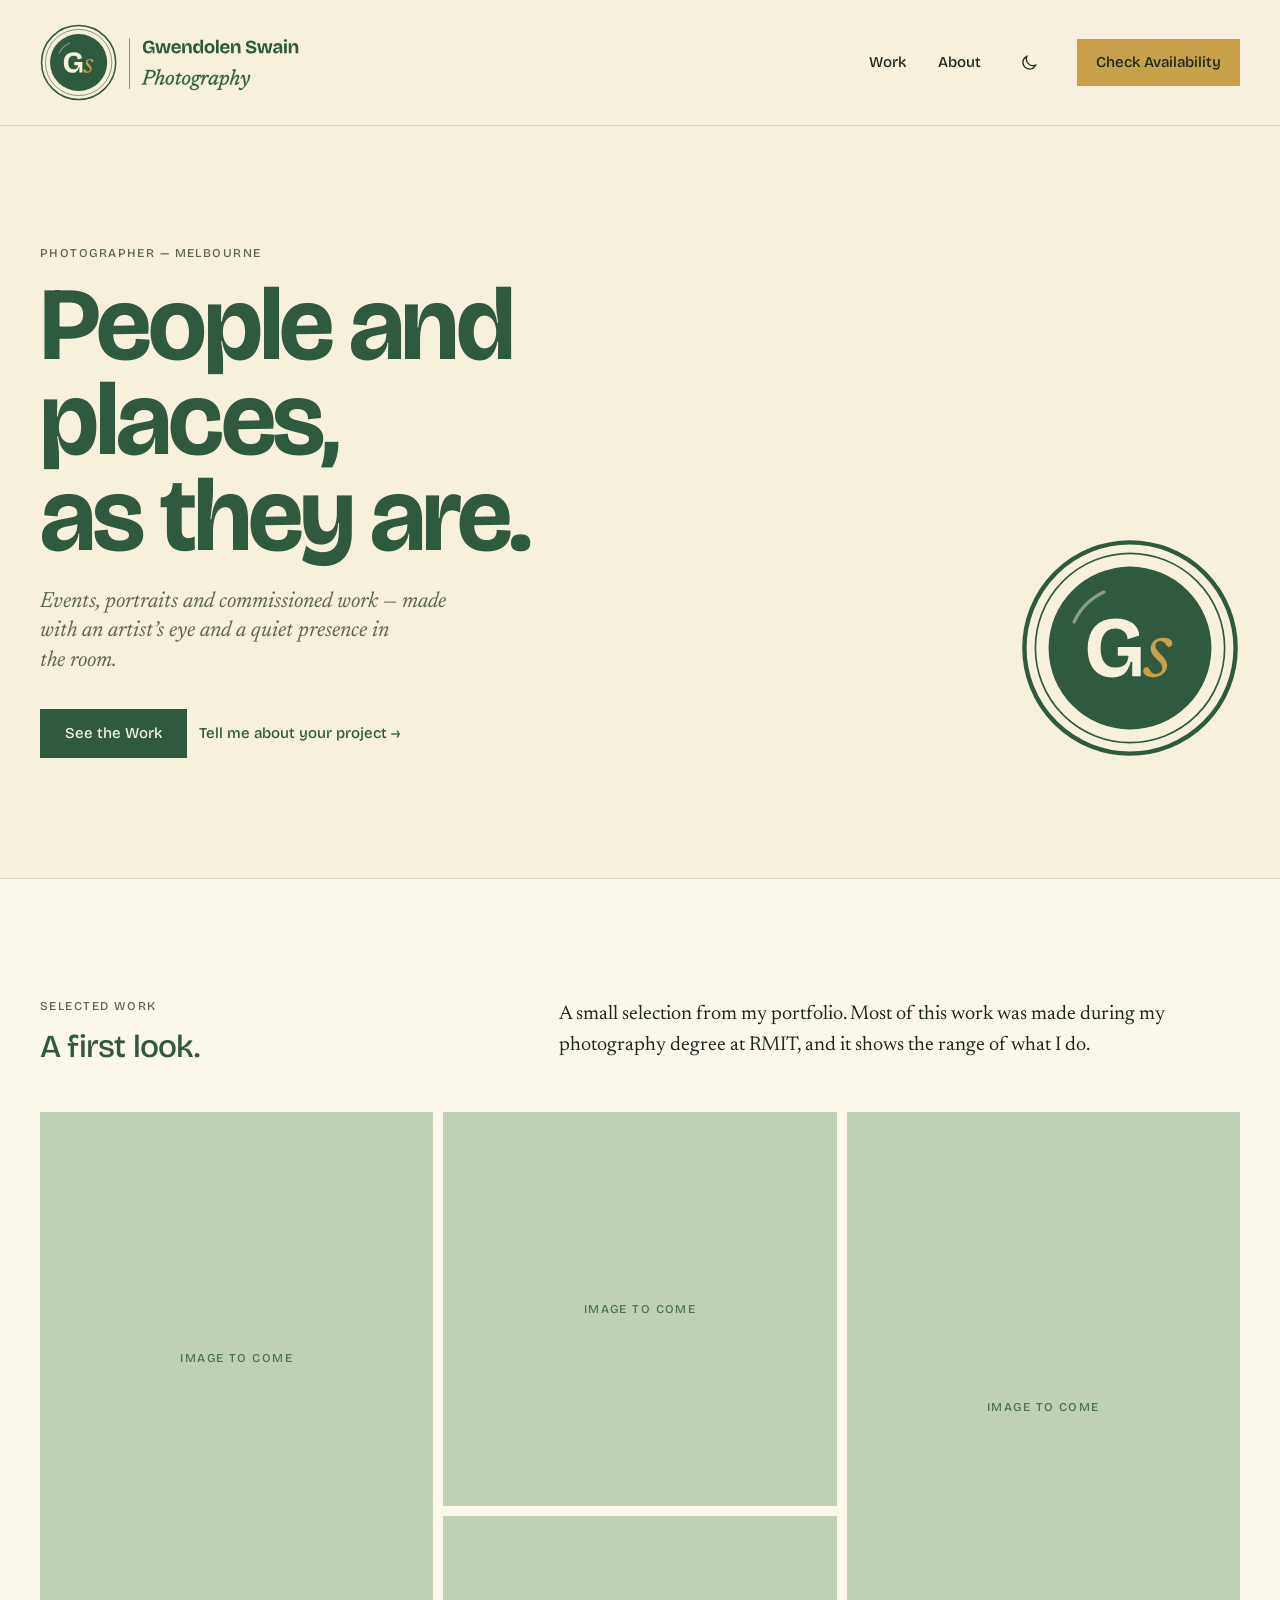
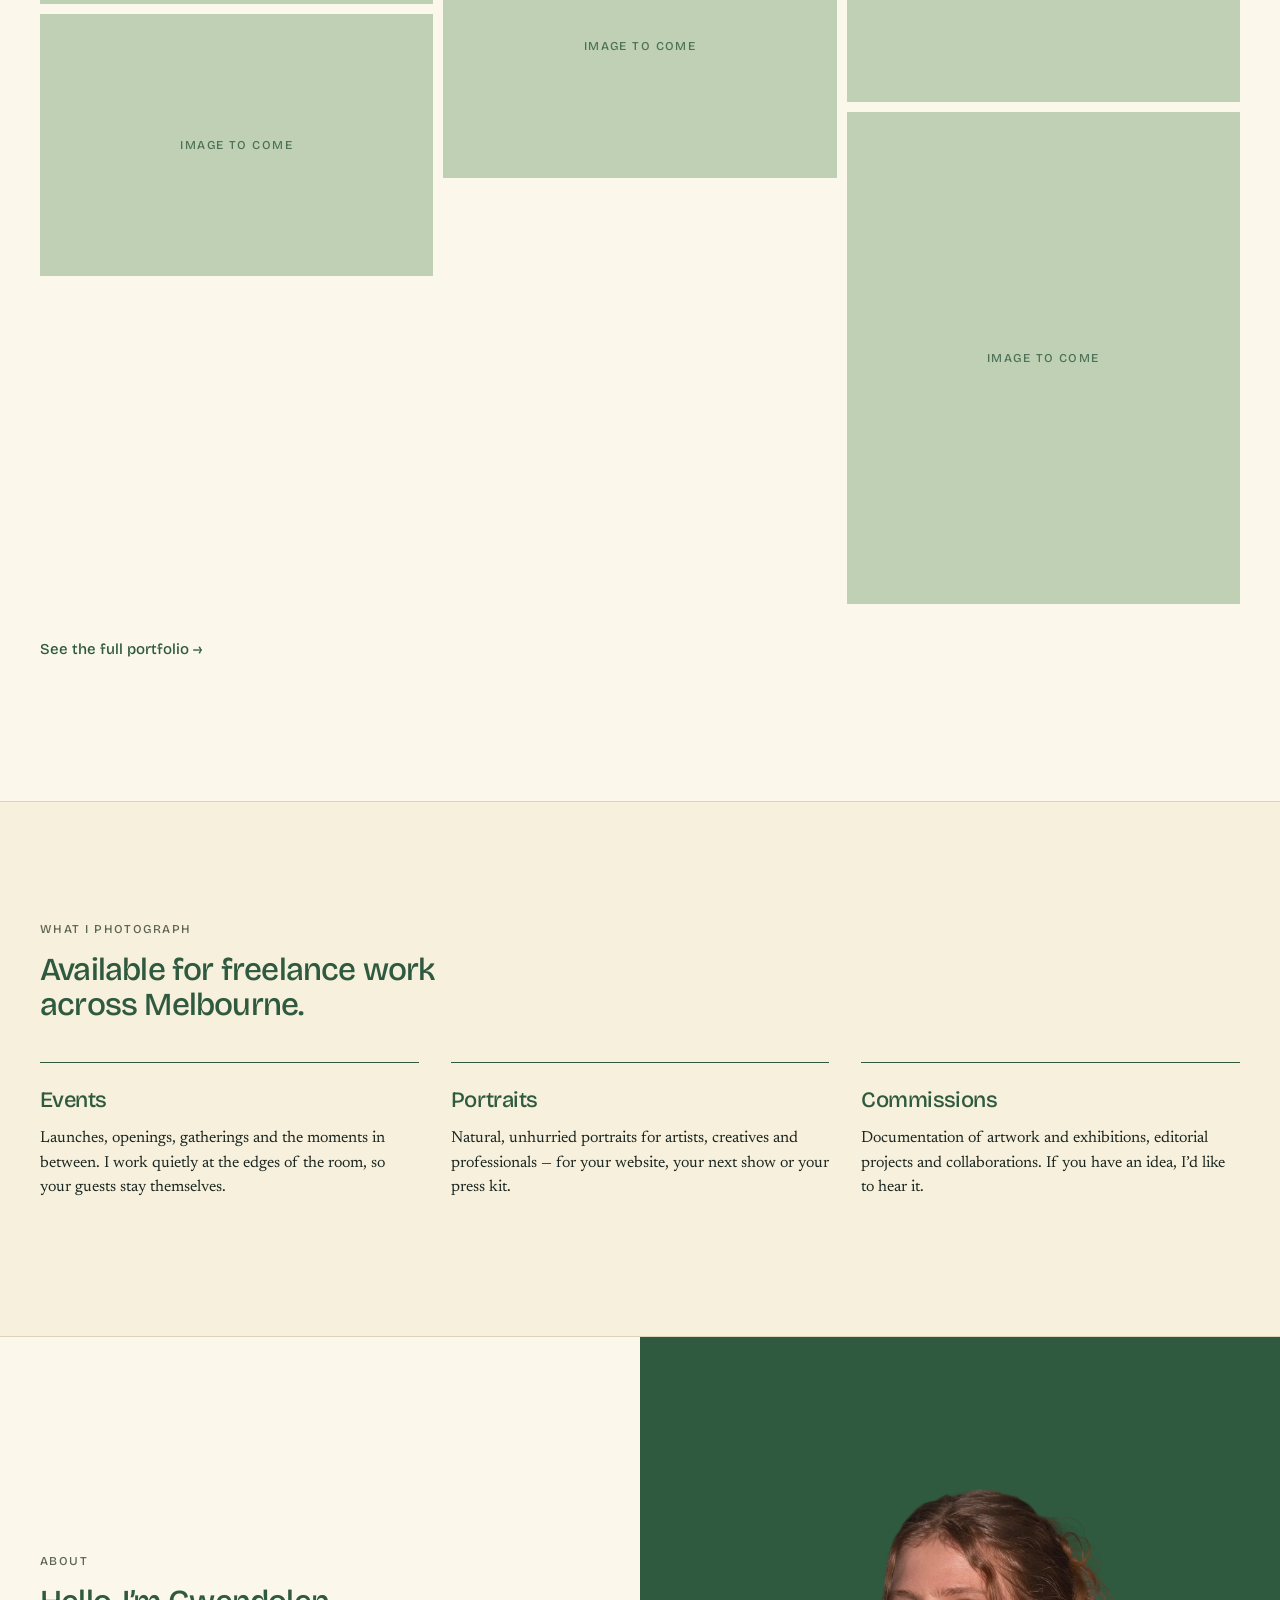
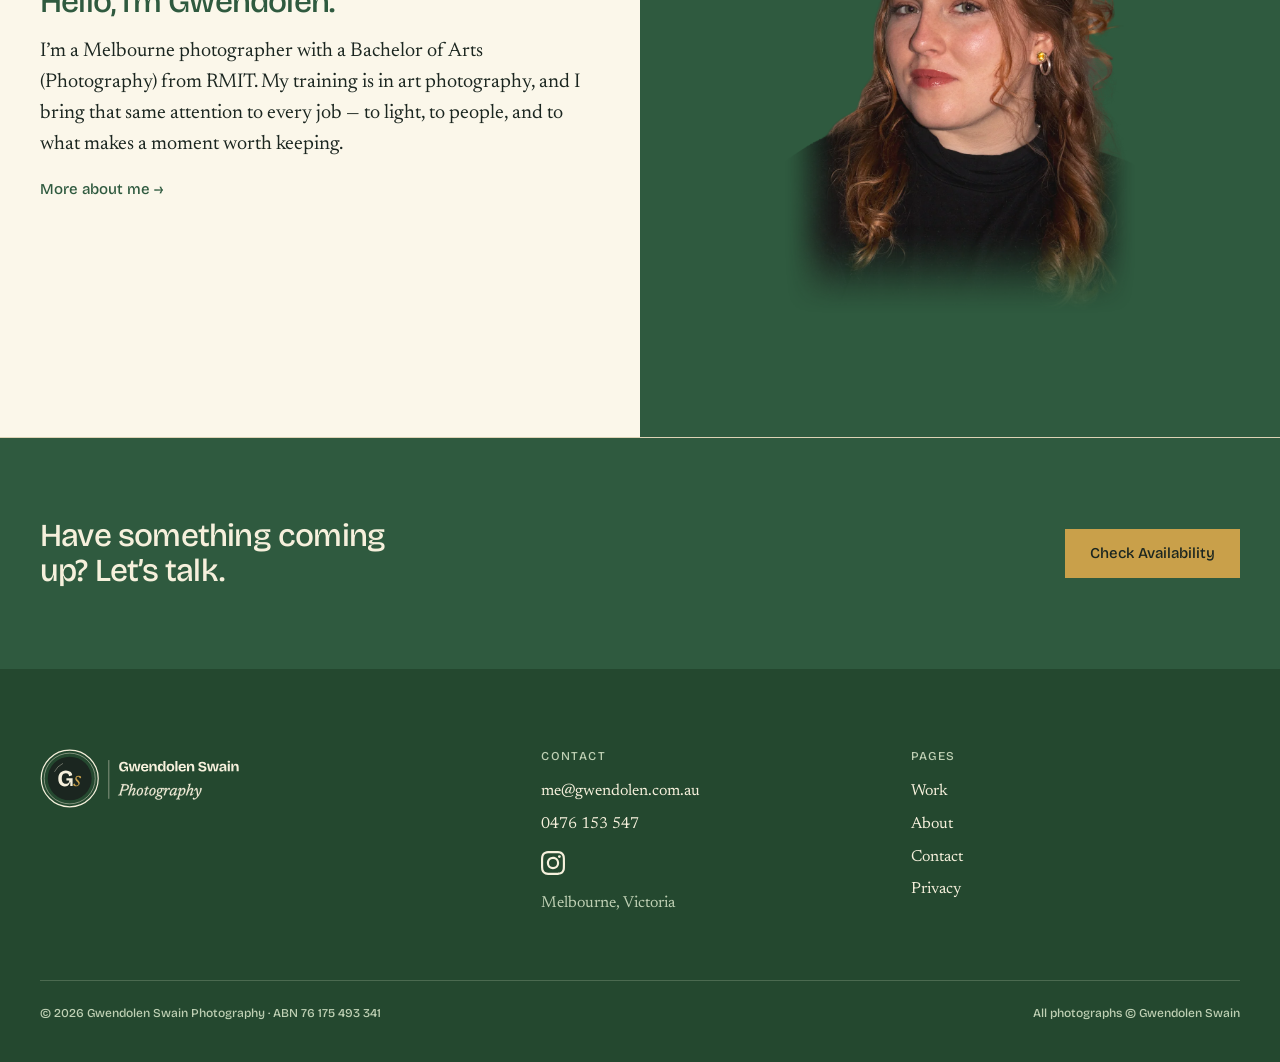
==== index.html @ 24dd7847 "Larger header logo with legible 'Photography'; Standard contracts page with PDFs Co-Authored-By: Cla" ====
<!doctype html>
<html lang="en-AU">
<head>
<meta charset="utf-8">
<!-- Google Tag Manager -->
<script>(function(w,d,s,l,i){w[l]=w[l]||[];w[l].push({'gtm.start':
new Date().getTime(),event:'gtm.js'});var f=d.getElementsByTagName(s)[0],
j=d.createElement(s),dl=l!='dataLayer'?'&l='+l:'';j.async=true;j.src=
'https://www.googletagmanager.com/gtm.js?id='+i+dl;f.parentNode.insertBefore(j,f);
})(window,document,'script','dataLayer','GTM-5GPFTV3N');</script>
<!-- End Google Tag Manager -->
<meta name="viewport" content="width=device-width, initial-scale=1">
<title>Gwendolen Swain Photography — Melbourne photographer</title>
<meta name="description" content="Gwendolen Swain is a Melbourne photographer with a Bachelor of Arts (Photography) from RMIT, available for events, portraits and commissioned work.">
<link rel="canonical" href="https://gwendolen.com.au/">
<meta property="og:title" content="Gwendolen Swain Photography">
<meta property="og:description" content="Melbourne photographer — events, portraits and commissioned work.">
<meta property="og:url" content="https://gwendolen.com.au/">
<meta property="og:type" content="website">
<meta property="og:site_name" content="Gwendolen Swain Photography">
<meta property="og:locale" content="en_AU">
<meta property="og:image" content="https://gwendolen.com.au/assets/img/og-card.jpg">
<meta property="og:image:width" content="1200">
<meta property="og:image:height" content="630">
<meta property="og:image:alt" content="Gwendolen Swain Photography — People and places, as they are. Photographer, Melbourne.">
<meta name="twitter:card" content="summary_large_image">
<meta name="theme-color" content="#F6F0DC" media="(prefers-color-scheme: light)">
<meta name="theme-color" content="#2F5A3F" media="(prefers-color-scheme: dark)">
<script>try{var t=localStorage.getItem("gsp-theme");if(t==="dark"||t==="light")document.documentElement.setAttribute("data-theme",t)}catch(e){}</script>
<link rel="icon" href="assets/img/logo/favicon-fern.svg" type="image/svg+xml">
<link rel="icon" href="assets/img/logo/favicon-fern.png" type="image/png">
<link rel="apple-touch-icon" href="assets/img/apple-touch-icon.png">
<link rel="preconnect" href="https://fonts.googleapis.com">
<link rel="preconnect" href="https://fonts.gstatic.com" crossorigin>
<link rel="stylesheet" href="https://fonts.googleapis.com/css2?family=Bricolage+Grotesque:opsz,wght@12..96,400;12..96,500;12..96,700&family=Newsreader:ital,opsz,wght@0,6..72,400;0,6..72,500;1,6..72,400;1,6..72,500&display=swap">
<link rel="stylesheet" href="assets/css/site.css?v=20261006e">
<script type="application/ld+json">
{
 "@context": "https://schema.org",
 "@graph": [
  {
   "@type": "ProfessionalService",
   "@id": "https://gwendolen.com.au/#business",
   "name": "Gwendolen Swain Photography",
   "description": "Freelance photographer in Melbourne for events, portraits and commissioned work, including artwork and exhibition documentation.",
   "url": "https://gwendolen.com.au/",
   "email": "me@gwendolen.com.au",
   "telephone": "+61476153547",
   "image": "https://gwendolen.com.au/assets/img/og-card.jpg",
   "logo": "https://gwendolen.com.au/assets/img/apple-touch-icon.png",
   "address": {
    "@type": "PostalAddress",
    "addressLocality": "Melbourne",
    "addressRegion": "VIC",
    "addressCountry": "AU"
   },
   "areaServed": {
    "@type": "City",
    "name": "Melbourne"
   },
   "founder": {
    "@id": "https://gwendolen.com.au/#gwendolen"
   },
   "knowsAbout": [
    "Event photography",
    "Portrait photography",
    "Artwork documentation",
    "Exhibition photography"
   ],
   "sameAs": [
    "https://www.instagram.com/gswain_photography/"
   ]
  },
  {
   "@type": "Person",
   "@id": "https://gwendolen.com.au/#gwendolen",
   "name": "Gwendolen Swain",
   "jobTitle": "Photographer",
   "url": "https://gwendolen.com.au/about.html",
   "worksFor": {
    "@id": "https://gwendolen.com.au/#business"
   },
   "alumniOf": {
    "@type": "CollegeOrUniversity",
    "name": "RMIT University"
   },
   "hasCredential": {
    "@type": "EducationalOccupationalCredential",
    "name": "Bachelor of Arts (Photography)",
    "credentialCategory": "degree",
    "recognizedBy": {
     "@type": "CollegeOrUniversity",
     "name": "RMIT University"
    }
   },
   "sameAs": [
    "https://www.instagram.com/gswain_photography/"
   ]
  },
  {
   "@type": "WebSite",
   "@id": "https://gwendolen.com.au/#website",
   "name": "Gwendolen Swain Photography",
   "url": "https://gwendolen.com.au/",
   "inLanguage": "en-AU",
   "publisher": {
    "@id": "https://gwendolen.com.au/#business"
   }
  }
 ]
}
</script>
</head>
<body>
<!-- Google Tag Manager (noscript) -->
<noscript><iframe src="https://www.googletagmanager.com/ns.html?id=GTM-5GPFTV3N"
height="0" width="0" style="display:none;visibility:hidden"></iframe></noscript>
<!-- End Google Tag Manager (noscript) -->
<a class="skip" href="#main">Skip to content</a>

<header class="site-header">
  <div class="wrap">
    <a class="brand" href="./" aria-label="Gwendolen Swain Photography — home"><img class="on-light" src="assets/img/logo/lockup-fern.svg?v=2" alt="Gwendolen Swain Photography" width="431" height="128"><img class="on-dark" src="assets/img/logo/lockup-reversed.svg?v=2" alt="Gwendolen Swain Photography" width="431" height="128"></a>
    <nav class="nav" aria-label="Main">
      <a href="work.html">Work</a>
      <a href="about.html">About</a>
      <button class="theme-toggle" type="button" aria-label="Switch to dark mode">
        <svg class="i-moon" viewBox="0 0 24 24" fill="none" stroke="currentColor" stroke-width="1.5" stroke-linecap="square" aria-hidden="true"><path d="M20 14.5A8 8 0 0 1 9.5 4a8 8 0 1 0 10.5 10.5z"/></svg>
        <svg class="i-sun" viewBox="0 0 24 24" fill="none" stroke="currentColor" stroke-width="1.5" stroke-linecap="square" aria-hidden="true"><circle cx="12" cy="12" r="4"/><path d="M12 2v2M12 20v2M4.9 4.9l1.4 1.4M17.7 17.7l1.4 1.4M2 12h2M20 12h2M4.9 19.1l1.4-1.4M17.7 6.3l1.4-1.4"/></svg>
      </button>
      <a class="btn btn--primary" href="contact.html">Check Availability</a>
    </nav>
  </div>
</header>

<main id="main">

  <section class="hero">
    <div class="wrap hero-grid">
      <div>
        <p class="eyebrow">Photographer — Melbourne</p>
        <h1 class="display">People and places, as&nbsp;they&nbsp;are.</h1>
        <p class="subhead">Events, portraits and commissioned work — made with an artist’s eye and a quiet presence in the&nbsp;room.</p>
        <div class="btn-row">
          <a class="btn btn--secondary" href="work.html">See the Work</a>
          <a class="link-arrow" href="contact.html">Tell me about your project →</a>
        </div>
      </div>
      <div class="hero-lens"><img class="on-light" src="assets/img/logo/lens-fern.svg" alt="" width="200" height="200"><img class="on-dark" src="assets/img/logo/lens-reversed.svg" alt="" width="200" height="200"></div>
    </div>
  </section>

  <section class="section section--card" aria-labelledby="selected">
    <div class="wrap">
      <div class="series-head">
        <div>
          <p class="eyebrow">Selected Work</p>
          <h2 id="selected">A first look.</h2>
        </div>
        <p class="lead">A small selection from my portfolio. Most of this work was made during my photography degree at RMIT, and it shows the range of what I&nbsp;do.</p>
      </div>
      <!-- SELECTED WORK: replace each placeholder figure with a real image, e.g.
           <figure><a class="tile" href="images/portfolio/series-one/01-full.jpg"><img src="images/portfolio/series-one/01.jpg" alt="Describe the photograph" loading="lazy" width="1200" height="1500"></a><figcaption>Title — Year</figcaption></figure> -->
      <div class="gallery">
        <figure><div class="ph ph--portrait"></div></figure>
        <figure><div class="ph ph--landscape"></div></figure>
        <figure><div class="ph ph--square"></div></figure>
        <figure><div class="ph ph--landscape"></div></figure>
        <figure><div class="ph ph--tall"></div></figure>
        <figure><div class="ph ph--portrait"></div></figure>
      </div>
      <p style="margin-top: var(--space-6)"><a class="link-arrow" href="work.html">See the full portfolio →</a></p>
    </div>
  </section>

  <section class="section" aria-labelledby="services">
    <div class="wrap">
      <p class="eyebrow">What I Photograph</p>
      <h2 id="services" style="max-width: 22ch">Available for freelance work across Melbourne.</h2>
      <div class="cols-3" style="margin-top: var(--space-7)">
        <div class="service">
          <h3>Events</h3>
          <p>Launches, openings, gatherings and the moments in between. I work quietly at the edges of the room, so your guests stay&nbsp;themselves.</p>
        </div>
        <div class="service">
          <h3>Portraits</h3>
          <p>Natural, unhurried portraits for artists, creatives and professionals — for your website, your next show or your press&nbsp;kit.</p>
        </div>
        <div class="service">
          <h3>Commissions</h3>
          <p>Documentation of artwork and exhibitions, editorial projects and collaborations. If you have an idea, I’d like to hear&nbsp;it.</p>
        </div>
      </div>
    </div>
  </section>

  <section class="split-section split-section--card" aria-labelledby="about-teaser">
    <div class="split-text">
      <div class="split-text-inner measure">
        <p class="eyebrow">About</p>
        <h2 id="about-teaser">Hello, I’m Gwendolen.</h2>
        <p class="lead">I’m a Melbourne photographer with a Bachelor of Arts (Photography) from RMIT. My training is in art photography, and I bring that same attention to every job — to light, to people, and to what makes a moment worth&nbsp;keeping.</p>
        <p><a class="link-arrow" href="about.html">More about me →</a></p>
      </div>
    </div>
    <div class="split-photo"><img src="images/about/gwendolen-swain-photographer-melbourne.webp" alt="Portrait of Gwendolen Swain, Melbourne photographer, with long auburn curls, wearing a black turtleneck" width="1000" height="1303" decoding="async"></div>
  </section>

  <section class="section--tight section--fern cta">
    <div class="wrap">
      <h2>Have something coming up? Let’s&nbsp;talk.</h2>
      <a class="btn btn--primary" href="contact.html">Check Availability</a>
    </div>
  </section>

</main>

<footer class="site-footer">
  <div class="wrap">
    <div class="footer-grid">
      <div><img src="assets/img/logo/lockup-reversed.svg?v=2" alt="Gwendolen Swain Photography" width="431" height="128"></div>
      <div>
        <h3>Contact</h3>
        <ul>
          <li><a href="mailto:me@gwendolen.com.au">me@gwendolen.com.au</a></li>
          <li><a href="tel:+61476153547">0476 153 547</a></li>
          <li><a class="ig-only" href="https://www.instagram.com/gswain_photography/" target="_blank" rel="me noopener" aria-label="Instagram: @gswain_photography (opens in a new tab)" title="Instagram @gswain_photography"><span class="ig-icon" aria-hidden="true"></span></a></li>
          <li>Melbourne, Victoria</li>
        </ul>
      </div>
      <div>
        <h3>Pages</h3>
        <ul>
          <li><a href="work.html">Work</a></li>
          <li><a href="about.html">About</a></li>
          <li><a href="contact.html">Contact</a></li>
          <li><a href="privacy.html">Privacy</a></li>
        </ul>
      </div>
    </div>
    <div class="footer-base">
      <span>© <span data-year>2026</span> Gwendolen Swain Photography · ABN 76 175 493 341</span>
      <span>All photographs © Gwendolen Swain</span>
    </div>
  </div>
</footer>

<script src="assets/js/site.js" defer></script>
</body>
</html>
---- assets/css/site.css ----
/* Gwendolen Swain Photography — site styles
   Tokens come straight from the brand system (assets/css/tokens). */
/* Fonts are linked directly in each page's <head> (faster than a nested @import). */
@import url('tokens/colors.css');
@import url('tokens/typography.css');
@import url('tokens/spacing.css');
@import url('tokens/effects.css');


/* ---------- Theme ----------
   Light is the brand default (Buttercream ground). Dark inverts it: Fern ground, Buttercream type.
   Dark applies when the visitor's system is dark, unless they chose Light with the toggle;
   the toggle sets data-theme on <html>. */
:root {
  color-scheme: light;
  --bg: var(--buttercream);
  --bg-card: var(--buttercream-light);
  --ink: var(--charcoal);
  --heading: var(--fern);
  --muted-ink: var(--muted);
  --link: var(--fern);
  --link-hover: var(--charcoal);
  --rule: var(--hairline);
  --rule-strong: var(--fern);
  --band-bg: var(--fern);
  --band-ink: var(--buttercream);
  --band-heading: var(--buttercream);
  --band-muted: var(--lichen);
  --band-link-hover: var(--ochre);
  --btn2-bg: var(--fern);
  --btn2-ink: var(--buttercream);
  --btn2-hover: var(--fern-hover);
  --ph-bg: var(--lichen);
  --ph-ink: var(--fern);
  --field-bg: var(--buttercream-light);
  --field-border: var(--hairline);
  --field-border-hover: var(--muted);
  --field-border-focus: var(--fern);
  --error: var(--clay);
  --footer-bg: var(--fern-deep);
}
@media (prefers-color-scheme: dark) {
  :root:not([data-theme="light"]) {
    color-scheme: dark;
    --bg: var(--fern);
    --bg-card: var(--fern-deep);
    --ink: var(--buttercream);
    --heading: var(--buttercream);
    --muted-ink: var(--lichen);
    --link: var(--buttercream);
    --link-hover: var(--ochre);
    --rule: rgba(191, 208, 180, 0.28);
    --rule-strong: var(--lichen);
    --band-bg: var(--buttercream);
    --band-ink: var(--charcoal);
    --band-heading: var(--fern);
    --band-muted: var(--muted);
    --band-link-hover: var(--charcoal);
    --btn2-bg: var(--buttercream);
    --btn2-ink: var(--fern);
    --btn2-hover: var(--buttercream-light);
    --ph-bg: var(--fern-hover);
    --ph-ink: var(--lichen);
    --field-bg: var(--fern);
    --field-border: rgba(191, 208, 180, 0.4);
    --field-border-hover: var(--lichen);
    --field-border-focus: var(--ochre);
    --error: #E9A291;
    --footer-bg: var(--charcoal);
  }
}
:root[data-theme="dark"] {
  color-scheme: dark;
  --bg: var(--fern);
  --bg-card: var(--fern-deep);
  --ink: var(--buttercream);
  --heading: var(--buttercream);
  --muted-ink: var(--lichen);
  --link: var(--buttercream);
  --link-hover: var(--ochre);
  --rule: rgba(191, 208, 180, 0.28);
  --rule-strong: var(--lichen);
  --band-bg: var(--buttercream);
  --band-ink: var(--charcoal);
  --band-heading: var(--fern);
  --band-muted: var(--muted);
  --band-link-hover: var(--charcoal);
  --btn2-bg: var(--buttercream);
  --btn2-ink: var(--fern);
  --btn2-hover: var(--buttercream-light);
  --ph-bg: var(--fern-hover);
  --ph-ink: var(--lichen);
  --field-bg: var(--fern);
  --field-border: rgba(191, 208, 180, 0.4);
  --field-border-hover: var(--lichen);
  --field-border-focus: var(--ochre);
  --error: #E9A291;
  --footer-bg: var(--charcoal);
}

/* Logo swaps: the Fern lockup on light grounds, the reversed lockup on dark. */
.on-dark { display: none; }
@media (prefers-color-scheme: dark) {
  :root:not([data-theme="light"]) .on-light { display: none; }
  :root:not([data-theme="light"]) .on-dark { display: block; }
}
:root[data-theme="dark"] .on-light { display: none; }
:root[data-theme="dark"] .on-dark { display: block; }

/* Theme toggle */
.theme-toggle { background: none; border: 0; padding: 6px; margin: 0; cursor: pointer; color: var(--ink);
                display: inline-grid; place-items: center; transition: color var(--duration) var(--ease); }
.theme-toggle:hover { color: var(--ochre); }
.theme-toggle svg { width: 20px; height: 20px; }
.theme-toggle .i-sun { display: none; }
:root[data-theme="dark"] .theme-toggle .i-sun { display: block; }
:root[data-theme="dark"] .theme-toggle .i-moon { display: none; }
@media (prefers-color-scheme: dark) {
  :root:not([data-theme]) .theme-toggle .i-sun { display: block; }
  :root:not([data-theme]) .theme-toggle .i-moon { display: none; }
}

*, *::before, *::after { box-sizing: border-box; }
html { -webkit-text-size-adjust: 100%; scroll-behavior: smooth; }
body {
  margin: 0;
  background: var(--bg);
  color: var(--ink);
  font: var(--type-body);
  -webkit-font-smoothing: antialiased;
  text-rendering: optimizeLegibility;
}
img { display: block; max-width: 100%; height: auto; }
a { color: var(--link); text-decoration-thickness: 1px; text-underline-offset: 3px;
    transition: color var(--duration) var(--ease), opacity var(--duration) var(--ease); }
a:hover { color: var(--link-hover); }
:focus-visible { outline: var(--focus-outline); outline-offset: var(--focus-offset); }
p { margin: 0 0 var(--space-4); }

.skip { position: absolute; left: -9999px; top: 0; background: var(--ochre); color: var(--charcoal);
        padding: var(--space-3) var(--space-4); font: var(--type-ui); z-index: 100; }
.skip:focus { left: var(--space-4); top: var(--space-4); }

/* ---------- Layout ---------- */
.wrap { max-width: calc(var(--content-max) + 2 * var(--gutter)); margin: 0 auto; padding: 0 var(--gutter); }
.measure { max-width: var(--text-max); }
.section { padding: var(--space-10) 0; }
.section--tight { padding: var(--space-9) 0; }
.section--fern { background: var(--band-bg); color: var(--band-ink); }
.section--card { background: var(--bg-card); border-top: 1px solid var(--rule); border-bottom: 1px solid var(--rule); }

/* ---------- Type ---------- */
.eyebrow { font: var(--type-eyebrow); letter-spacing: var(--tracking-eyebrow); text-transform: uppercase;
           color: var(--muted-ink); margin: 0 0 var(--space-4); }
.display { font: var(--type-display); letter-spacing: var(--tracking-display); color: var(--heading); margin: 0 0 var(--space-5); }
h1, .h1 { font: var(--type-h1); letter-spacing: var(--tracking-heading); color: var(--heading); margin: 0 0 var(--space-5); }
h2, .h2 { font: var(--type-h2); letter-spacing: var(--tracking-heading); color: var(--heading); margin: 0 0 var(--space-4); }
h3, .h3 { font: var(--type-h3); letter-spacing: var(--tracking-heading); color: var(--heading); margin: 0 0 var(--space-3); }
.subhead { font: var(--type-subhead); color: var(--muted-ink); margin: 0 0 var(--space-6); }
.lead { font: var(--type-body-lg); }
.small { font: var(--type-body-sm); }
.caption { font: var(--type-caption); color: var(--muted-ink); }
.section--fern .display, .section--fern h1, .section--fern h2, .section--fern h3 { color: var(--band-heading); }
.section--fern .eyebrow, .section--fern .subhead { color: var(--band-muted); }
.section--fern a:not(.btn) { color: var(--band-heading); }
.section--fern a:not(.btn):hover { color: var(--band-link-hover); }

/* ---------- Buttons ---------- */
.btn { display: inline-flex; align-items: center; gap: var(--space-2); font: var(--type-button);
       padding: 16px 24px; border: 1px solid transparent; border-radius: var(--radius); text-decoration: none;
       cursor: pointer; transition: background-color var(--duration) var(--ease), color var(--duration) var(--ease), border-color var(--duration) var(--ease); }
.btn--primary { background: var(--action-primary); color: var(--action-primary-text); }
.btn--primary:hover { background: var(--action-primary-hover); color: var(--action-primary-text); }
.btn--secondary { background: var(--btn2-bg); color: var(--btn2-ink); }
.btn--secondary:hover { background: var(--btn2-hover); color: var(--btn2-ink); }
.btn--ghost { background: transparent; color: var(--heading); border-color: var(--heading); }
.btn--ghost:hover { background: var(--heading); color: var(--bg); }
.section--fern .btn--ghost { color: var(--band-heading); border-color: var(--band-heading); }
.section--fern .btn--ghost:hover { background: var(--band-heading); color: var(--band-bg); }
.btn-row { display: flex; flex-wrap: wrap; gap: var(--space-3); align-items: center; }
.link-arrow { font: var(--type-ui); font-size: 15px; text-decoration: none; }
.link-arrow:hover { text-decoration: underline; }

/* ---------- Header ---------- */
.site-header { border-bottom: 1px solid var(--rule); background: var(--bg); }
.site-header .wrap { display: flex; align-items: center; justify-content: space-between; gap: var(--space-5);
                     padding-top: var(--space-5); padding-bottom: var(--space-5); }
.brand { display: block; flex: none; }
.brand img { width: 260px; height: auto; }
.nav { display: flex; align-items: center; gap: var(--space-6); }
.nav a { font: var(--type-ui); font-size: 15px; color: var(--ink); text-decoration: none; }
.nav a:hover { color: var(--heading); text-decoration: underline; }
.nav a[aria-current="page"] { color: var(--heading); text-decoration: underline; }
.nav .btn { padding: 12px 18px; }
.nav .btn:hover { text-decoration: none; }

/* ---------- Hero ---------- */
.hero { padding: var(--space-10) 0 var(--space-10); }
.hero .display { font-size: clamp(48px, 9vw, 104px); max-width: 11ch; }
.hero .subhead { max-width: 34ch; }
.hero-grid { display: grid; grid-template-columns: 1fr auto; gap: var(--space-8); align-items: end; }
.hero-lens { width: clamp(140px, 18vw, 220px); }
.hero-lens img { width: 100%; height: auto; }

/* ---------- Galleries ---------- */
.gallery { columns: 3 280px; column-gap: 10px; }
.gallery > figure { break-inside: avoid; margin: 0 0 10px; }
.gallery a.tile { display: block; }
.gallery img { width: 100%; transition: opacity var(--duration) var(--ease); }
.gallery a.tile:hover img { opacity: var(--photo-hover-opacity); }
.gallery figcaption { font: var(--type-caption); color: var(--muted-ink); padding: var(--space-2) 0 var(--space-1); }

/* Placeholder frame shown until real photographs are added */
.ph { background: var(--ph-bg); display: grid; place-items: center; width: 100%; }
.ph::after { content: "Image to come"; font: var(--type-caption); letter-spacing: var(--tracking-eyebrow);
             text-transform: uppercase; color: var(--ph-ink); opacity: 0.8; }
.ph--portrait { aspect-ratio: 4 / 5; }
.ph--landscape { aspect-ratio: 3 / 2; }
.ph--square { aspect-ratio: 1 / 1; }
.ph--tall { aspect-ratio: 2 / 3; }

.series { padding: var(--space-9) 0; border-top: 1px solid var(--rule); }
.series:first-of-type { border-top: 0; }
.series-head { display: grid; grid-template-columns: minmax(0, 1fr) minmax(0, 1.4fr); gap: var(--space-6);
               margin-bottom: var(--space-7); align-items: start; }
.series-head h2 { margin-bottom: var(--space-2); }
.series-head .meta { font: var(--type-caption); color: var(--muted-ink); letter-spacing: var(--tracking-eyebrow); text-transform: uppercase; }
.series-head p:last-child { margin-bottom: 0; }

.series-index { display: flex; flex-wrap: wrap; gap: var(--space-2) var(--space-5); list-style: none; padding: 0; margin: var(--space-6) 0 0; }
.series-index a { font: var(--type-ui); font-size: 15px; }

/* ---------- Services ---------- */
.cols-3 { display: grid; grid-template-columns: repeat(3, minmax(0, 1fr)); gap: var(--space-6); }
.service { border-top: 1px solid var(--rule-strong); padding-top: var(--space-5); }
.service p { font: var(--type-body-sm); }

/* ---------- Split (about teaser, about page) ---------- */
.split { display: grid; grid-template-columns: minmax(0, 1fr) minmax(0, 1fr); gap: var(--space-9); align-items: center; }
.split--top { align-items: start; }
.portrait-frame { aspect-ratio: 4 / 5; }

/* ---------- Contact ---------- */
.contact-grid { display: grid; grid-template-columns: minmax(0, 1fr) minmax(0, 1.2fr); gap: var(--space-9); align-items: start; }
.details { list-style: none; padding: 0; margin: 0 0 var(--space-6); }
.details li { padding: var(--space-4) 0; border-bottom: 1px solid var(--rule); }
.details li:first-child { border-top: 1px solid var(--rule); }
.details .label { display: block; font: var(--type-eyebrow); letter-spacing: var(--tracking-eyebrow); text-transform: uppercase; color: var(--muted-ink); margin-bottom: var(--space-1); }
.details a { font: var(--type-body-lg); text-decoration: none; }
.details a:hover { text-decoration: underline; }

.form { background: var(--bg-card); border: 1px solid var(--rule); padding: var(--space-7); }
.field { margin-bottom: var(--space-5); }
.field label { display: block; font: var(--type-ui); color: var(--ink); margin-bottom: var(--space-2); }
.field .hint { font: var(--type-caption); color: var(--muted-ink); font-weight: 400; }
.field input, .field select, .field textarea {
  width: 100%; font: var(--type-body-sm); color: var(--ink); background: var(--field-bg);
  border: 1px solid var(--field-border); border-radius: var(--radius); padding: 12px 14px;
  transition: border-color var(--duration) var(--ease); }
.field input:hover, .field select:hover, .field textarea:hover { border-color: var(--field-border-hover); }
.field input:focus, .field select:focus, .field textarea:focus { outline: var(--focus-outline); outline-offset: 0; border-color: var(--field-border-focus); }
.field textarea { min-height: 160px; resize: vertical; }
.field-row { display: grid; grid-template-columns: 1fr 1fr; gap: var(--space-4); }
.form-note { font: var(--type-caption); color: var(--muted-ink); margin: var(--space-4) 0 0; }
.field.error input, .field.error textarea { border-color: var(--error); }
.field .err { display: none; font: var(--type-caption); color: var(--error); margin-top: var(--space-1); }
.field.error .err { display: block; }

/* ---------- CTA band ---------- */
.cta { text-align: left; }
.cta .wrap { display: flex; justify-content: space-between; align-items: center; gap: var(--space-6); flex-wrap: wrap; }
.cta h2 { margin: 0; max-width: 18ch; }

/* ---------- Footer ---------- */
.site-footer { background: var(--footer-bg); color: var(--lichen); padding: var(--space-9) 0 var(--space-7); }
.site-footer a { color: var(--buttercream); text-decoration: none; }
.site-footer a:hover { color: var(--ochre); text-decoration: underline; }
.footer-grid { display: grid; grid-template-columns: 1.4fr 1fr 1fr; gap: var(--space-7); align-items: start; }
.footer-grid img { width: 200px; }
.footer-grid h3 { font: var(--type-eyebrow); letter-spacing: var(--tracking-eyebrow); text-transform: uppercase; color: var(--lichen); margin: 0 0 var(--space-4); }
.footer-grid ul { list-style: none; padding: 0; margin: 0; font: var(--type-body-sm); }
.footer-grid li { margin-bottom: var(--space-2); }
.footer-base { margin-top: var(--space-8); padding-top: var(--space-5); border-top: 1px solid rgba(191, 208, 180, 0.25);
               font: var(--type-caption); display: flex; flex-wrap: wrap; gap: var(--space-2) var(--space-5); justify-content: space-between; }

/* ---------- Lightbox ---------- */
.lightbox { position: fixed; inset: 0; background: var(--charcoal); z-index: 50; display: none;
            grid-template-rows: auto 1fr auto; color: var(--buttercream); }
.lightbox.open { display: grid; }
.lb-bar { display: flex; justify-content: space-between; align-items: center; padding: var(--space-4) var(--space-5); font: var(--type-ui); }
.lb-stage { display: grid; place-items: center; padding: 0 var(--space-9); min-height: 0; }
.lb-stage img { max-width: 100%; max-height: calc(100vh - 160px); object-fit: contain; animation: fade var(--duration) var(--ease); }
.lb-caption { text-align: center; font: var(--type-caption); color: var(--lichen); padding: var(--space-4) var(--space-5) var(--space-5); }
.lb-btn { background: none; border: 1px solid transparent; color: var(--buttercream); font: var(--type-ui); font-size: 15px; padding: 10px 14px; cursor: pointer; }
.lb-btn:hover { color: var(--ochre); }
.lb-prev, .lb-next { position: absolute; top: 50%; transform: translateY(-50%); font-size: 28px; }
.lb-prev { left: var(--space-3); }
.lb-next { right: var(--space-3); }
@keyframes fade { from { opacity: 0; } to { opacity: 1; } }
body.lb-lock { overflow: hidden; }

/* ---------- Responsive ---------- */
@media (max-width: 960px) {
  .split, .contact-grid { grid-template-columns: 1fr; gap: var(--space-7); }
  .cols-3 { grid-template-columns: 1fr; gap: var(--space-5); }
  .series-head { grid-template-columns: 1fr; gap: var(--space-3); }
  .footer-grid { grid-template-columns: 1fr 1fr; }
  .footer-grid > :first-child { grid-column: 1 / -1; }
  .hero-grid { grid-template-columns: 1fr; }
  .hero-lens { display: none; }
}
@media (max-width: 720px) {
  .wrap { padding: 0 var(--gutter-mobile); }
  .site-header .wrap { flex-direction: column; align-items: flex-start; gap: var(--space-4); padding-top: var(--space-4); padding-bottom: var(--space-4); }
  .brand img { width: 220px; }
  .nav { gap: var(--space-5); width: 100%; }
  .nav .btn { margin-left: auto; padding: 10px 14px; }
  .section { padding: var(--space-9) 0; }
  .hero { padding: var(--space-8) 0 var(--space-9); }
  h1, .h1 { font-size: 36px; }
  h2, .h2 { font-size: 28px; }
  .field-row { grid-template-columns: 1fr; }
  .form { padding: var(--space-5); }
  .lb-stage { padding: 0 var(--space-2); }
  .lb-prev, .lb-next { top: auto; bottom: var(--space-3); transform: none; }
}
/* ---------- Standard contracts ---------- */
.contracts { display: grid; grid-template-columns: 1fr 1fr; gap: var(--space-6); margin-top: var(--space-7); }
.contract { display: flex; flex-direction: column; }
.contract h2 { margin: 0 0 var(--space-2); }
.contract-desc { margin: 0 0 var(--space-4); color: var(--muted-ink); min-height: 3em; }
.contract .pdf { width: 100%; height: 78vh; min-height: 520px; border: 1px solid var(--rule); background: #fff; display: block; }
.pdf-fallback { padding: var(--space-5); }
.contract-actions { display: flex; flex-wrap: wrap; align-items: center; gap: var(--space-4); margin: var(--space-4) 0 0; }
.contract-note { margin-top: var(--space-7); }
@media (max-width: 900px) {
  .contracts { grid-template-columns: 1fr; }
  .contract .pdf { height: 70vh; min-height: 420px; }
}
@media (prefers-reduced-motion: reduce) {
  * { transition: none !important; animation: none !important; scroll-behavior: auto !important; }
}

/* ---------- Prose pages (privacy) ---------- */
.prose h2 { margin-top: var(--space-8); }
.prose h3 { margin-top: var(--space-6); }
.prose ul { padding-left: 1.2em; margin: 0 0 var(--space-4); }
.prose li { margin-bottom: var(--space-2); }
.prose code { font-family: ui-monospace, SFMono-Regular, Menlo, monospace; font-size: 0.85em; background: var(--bg-card); border: 1px solid var(--rule); padding: 1px 5px; }

/* ---------- Split section: text left, portrait right ----------
   Full-width two halves. The text half keeps the section's own ground; the
   photo half is solid Fern edge to edge. In dark mode the page is already
   green, so the photo half takes the same ground and the portrait blends in.
   The portrait is a transparent cut-out whose shoulders and base fade out
   (baked into the image); it spans the text block from top to bottom. */
.split-section { display: grid; grid-template-columns: minmax(0, 1fr) minmax(0, 1fr); }
.split-section--card { background: var(--bg-card); border-top: 1px solid var(--rule); border-bottom: 1px solid var(--rule); }
.split-text { display: flex; align-items: center;
              padding: var(--space-10) var(--space-8) var(--space-10) max(var(--gutter), calc((100vw - var(--content-max)) / 2)); }
.split-text-inner { min-height: 460px; display: flex; flex-direction: column; justify-content: center; }
.split-photo { position: relative; background: var(--photo-panel, var(--fern)); min-height: 100%; }
.split-photo img { position: absolute; left: var(--space-6); right: var(--space-6); top: var(--space-10); bottom: var(--space-10);
                   width: calc(100% - 2 * var(--space-6)); height: calc(100% - 2 * var(--space-10)); max-width: none;
                   object-fit: contain; object-position: 50% 100%; }
@media (prefers-color-scheme: dark) { :root:not([data-theme="light"]) { --photo-panel: transparent; } }
:root[data-theme="dark"] { --photo-panel: transparent; }
@media (max-width: 960px) {
  .split-section { grid-template-columns: 1fr; }
  .split-text { padding: var(--space-9) var(--gutter) var(--space-7); }
  .split-text-inner { min-height: 0; }
  .split-photo { min-height: 0; height: 520px; }
  .split-photo img { top: var(--space-7); bottom: 0; height: calc(100% - var(--space-7)); }
}
@media (max-width: 720px) {
  .split-text { padding: var(--space-9) var(--gutter-mobile) var(--space-6); }
  .split-photo { height: 460px; }
}

/* ---------- Instagram glyph ----------
   Meta's official glyph (assets/img/social/instagram-glyph.svg), used unaltered
   as a mask so it takes the text colour: Fern, Charcoal or Buttercream. */
.ig-icon { display: inline-block; width: 1.05em; height: 1.05em; margin-right: 0.45em; vertical-align: -0.17em;
           background: currentColor;
           -webkit-mask: url('../img/social/instagram-glyph.svg') center / contain no-repeat;
                   mask: url('../img/social/instagram-glyph.svg') center / contain no-repeat; }
.social-row { margin: var(--space-5) 0 0 -10px; }
.ig-only { display: inline-grid; place-items: center; width: 44px; height: 44px; color: var(--link); text-decoration: none; }
.ig-only:hover { color: var(--ochre); }
.ig-only .ig-icon { width: 24px; height: 24px; margin: 0; vertical-align: 0; }
.site-footer .ig-only { width: 36px; height: 36px; margin-left: -6px; color: var(--buttercream); }
.site-footer .ig-only:hover { color: var(--ochre); }

/* ---------- Enquiry form status ---------- */
.hp { position: absolute; left: -9999px; width: 1px; height: 1px; overflow: hidden; }
.form-status { font: var(--type-body-sm); margin: var(--space-4) 0 0; }
.form-status:empty { display: none; }
.form-status--ok { color: var(--heading); }
.form-status--error { color: var(--error); }
.form-status a { color: inherit; }
.btn[disabled] { opacity: 0.6; cursor: default; }
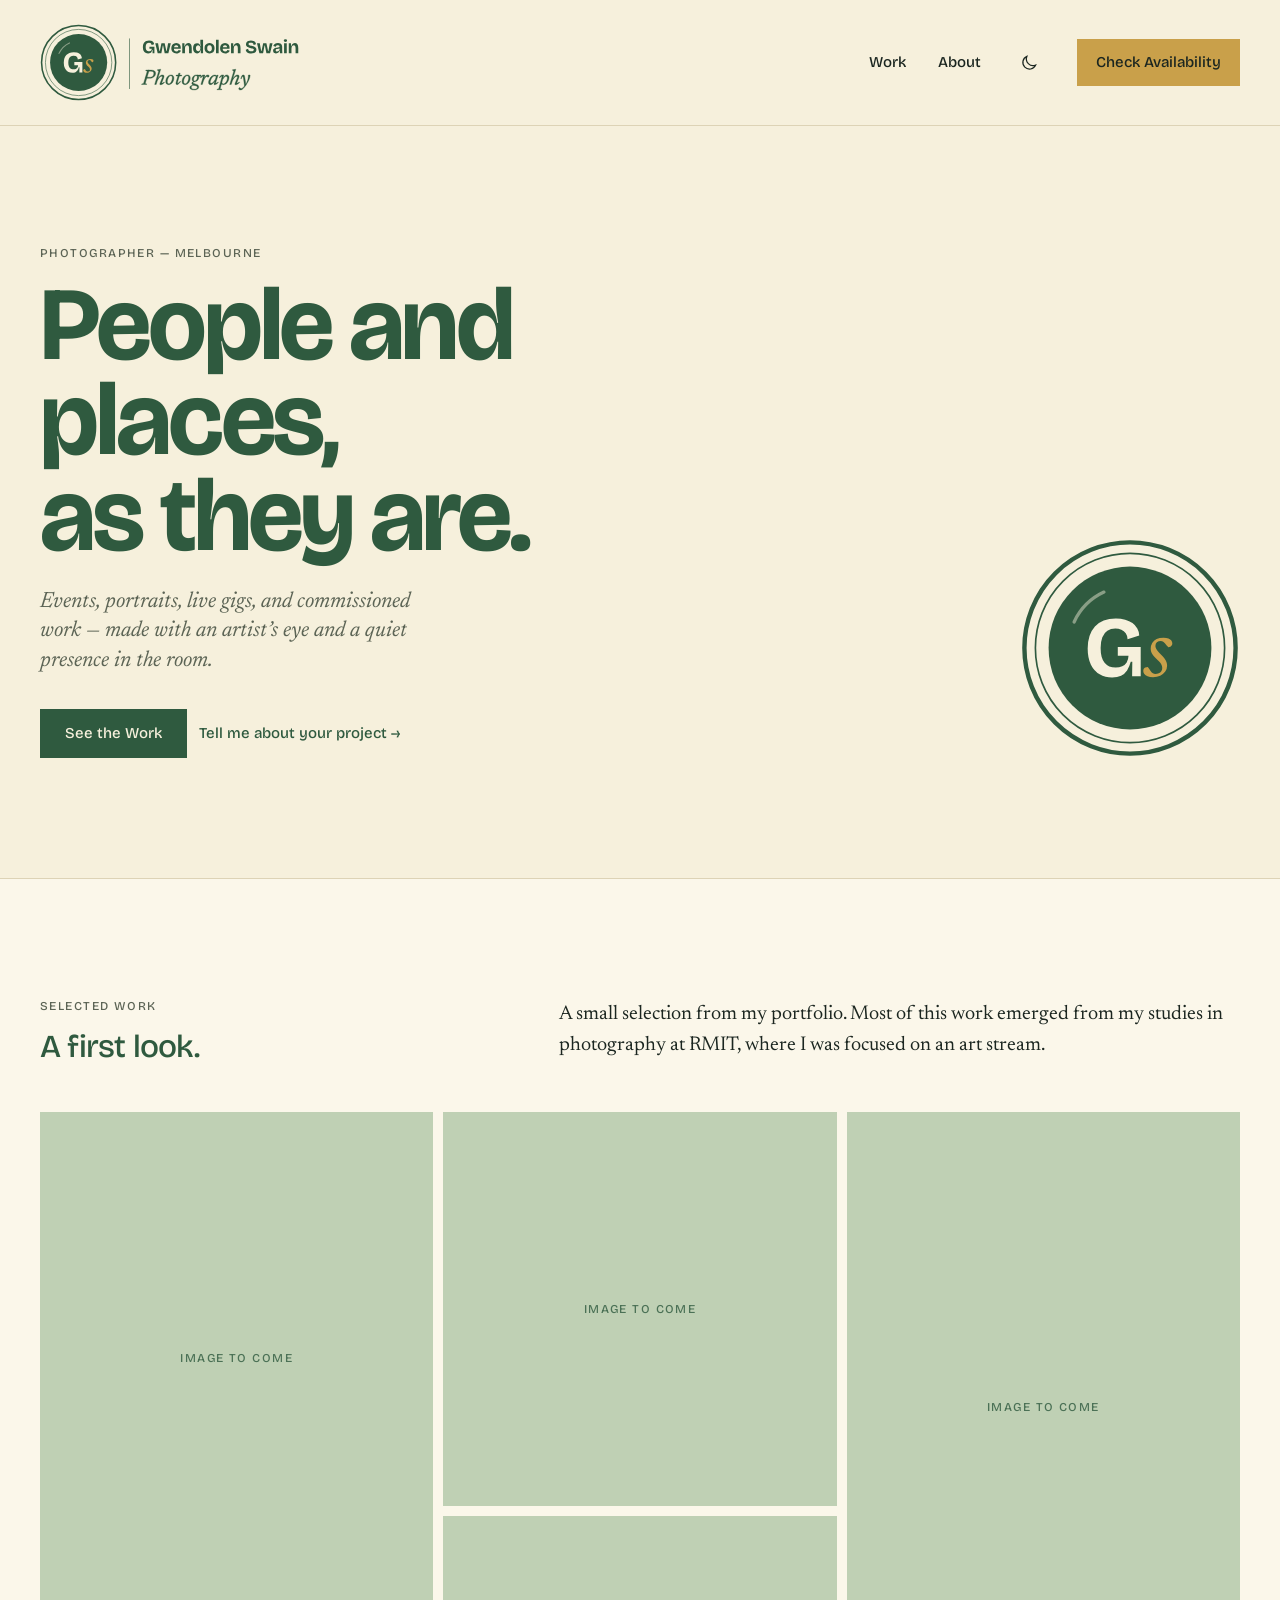
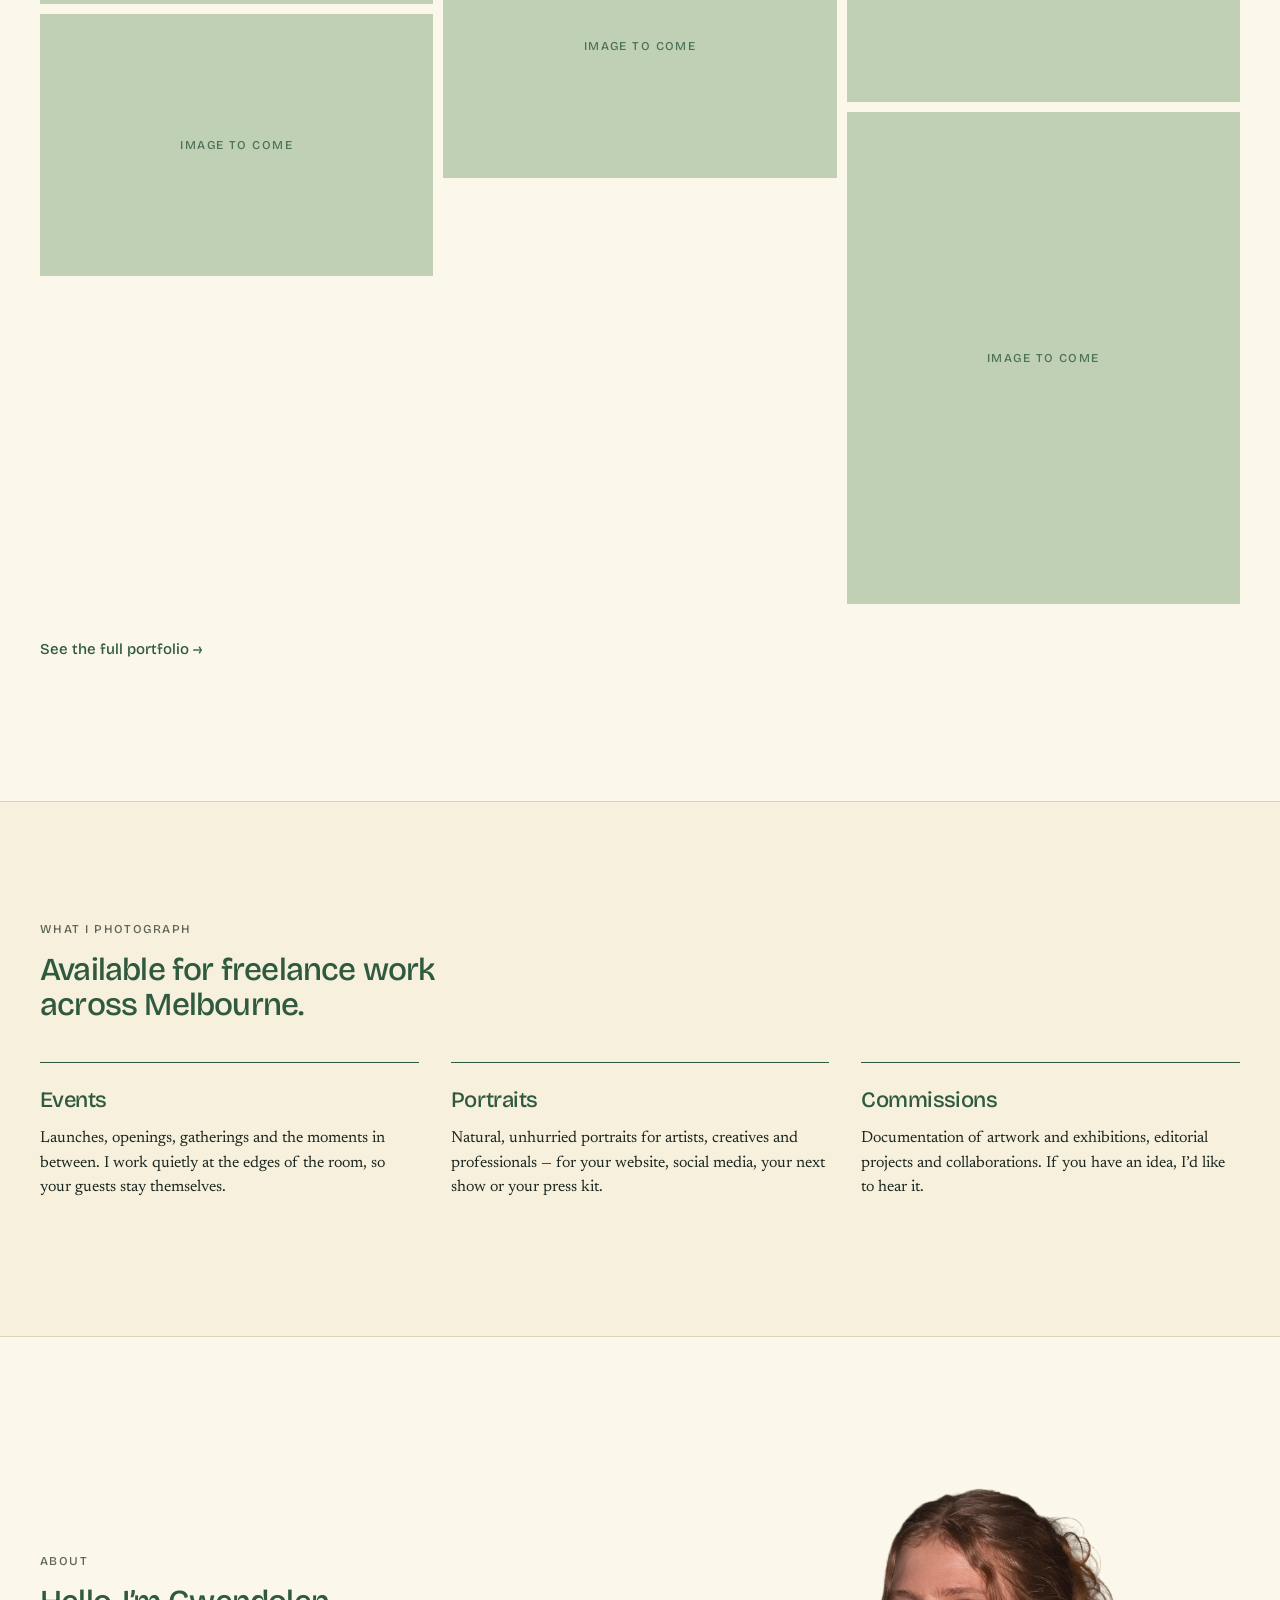
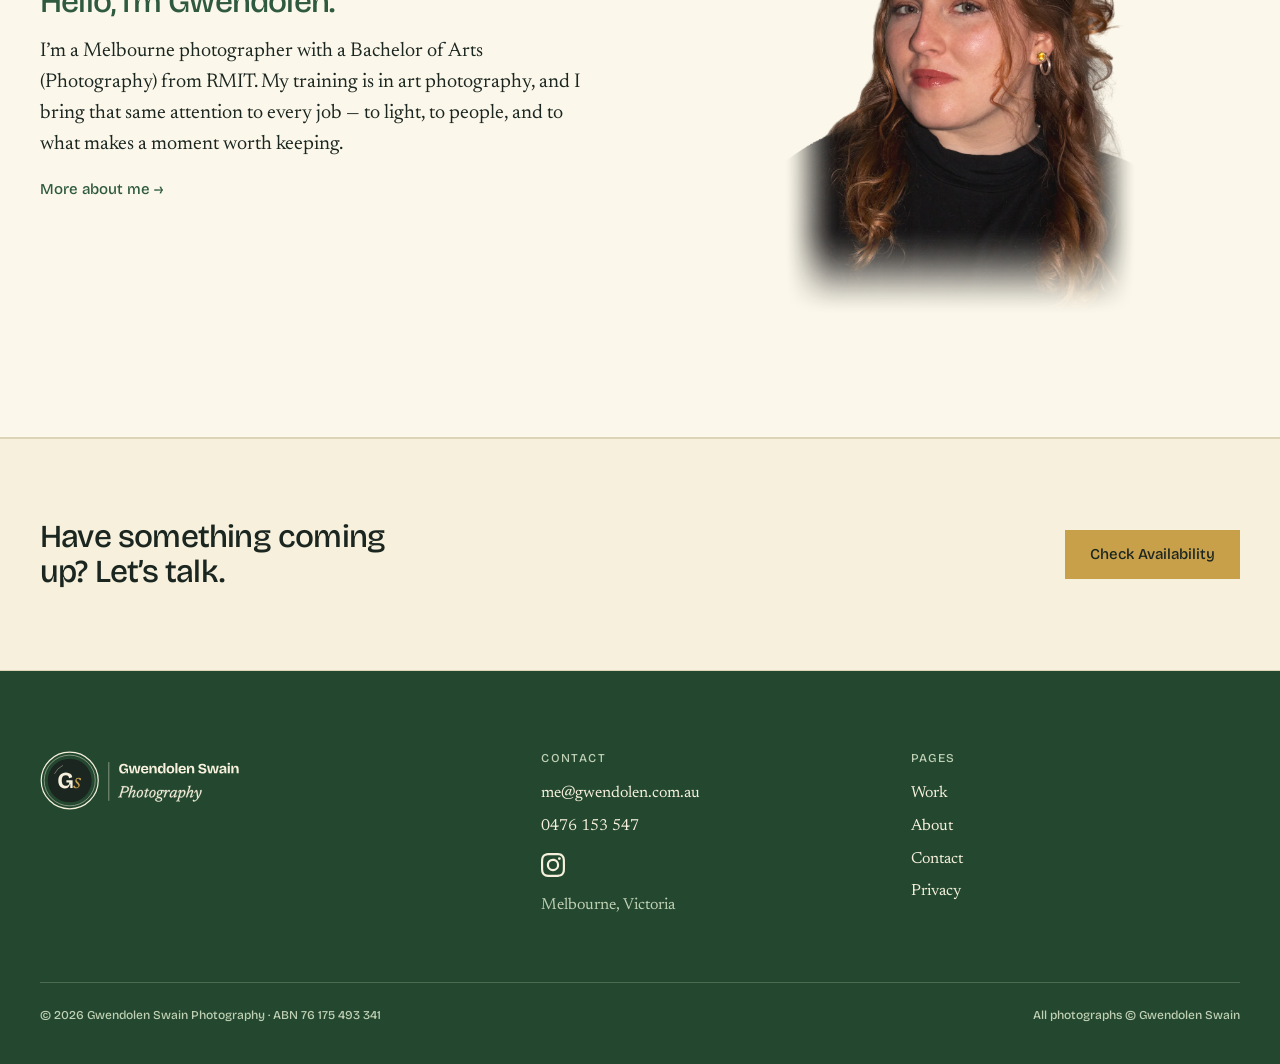
==== commit 4c682bc1: "pho" ====
--- a/index.html
+++ b/index.html
@@ -25,7 +25,7 @@
 <meta property="og:image:alt" content="Gwendolen Swain Photography — People and places, as they are. Photographer, Melbourne.">
 <meta name="twitter:card" content="summary_large_image">
 <meta name="theme-color" content="#F6F0DC" media="(prefers-color-scheme: light)">
-<meta name="theme-color" content="#2F5A3F" media="(prefers-color-scheme: dark)">
+<meta name="theme-color" content="#1B2620" media="(prefers-color-scheme: dark)">
 <script>try{var t=localStorage.getItem("gsp-theme");if(t==="dark"||t==="light")document.documentElement.setAttribute("data-theme",t)}catch(e){}</script>
 <link rel="icon" href="assets/img/logo/favicon-fern.svg" type="image/svg+xml">
 <link rel="icon" href="assets/img/logo/favicon-fern.png" type="image/png">
@@ -140,7 +140,7 @@
       <div>
         <p class="eyebrow">Photographer — Melbourne</p>
         <h1 class="display">People and places, as&nbsp;they&nbsp;are.</h1>
-        <p class="subhead">Events, portraits and commissioned work — made with an artist’s eye and a quiet presence in the&nbsp;room.</p>
+        <p class="subhead">Events, portraits, live gigs, and commissioned work — made with an artist’s eye and a quiet presence in the&nbsp;room.</p>
         <div class="btn-row">
           <a class="btn btn--secondary" href="work.html">See the Work</a>
           <a class="link-arrow" href="contact.html">Tell me about your project →</a>
@@ -150,14 +150,14 @@
     </div>
   </section>
 
-  <section class="section section--card" aria-labelledby="selected">
+  <section class="section section--card section--portfolio" aria-labelledby="selected">
     <div class="wrap">
       <div class="series-head">
         <div>
           <p class="eyebrow">Selected Work</p>
           <h2 id="selected">A first look.</h2>
         </div>
-        <p class="lead">A small selection from my portfolio. Most of this work was made during my photography degree at RMIT, and it shows the range of what I&nbsp;do.</p>
+        <p class="lead">A small selection from my portfolio. Most of this work emerged from my studies in photography at RMIT, where I was focused on an art&nbsp;stream.</p>
       </div>
       <!-- SELECTED WORK: replace each placeholder figure with a real image, e.g.
            <figure><a class="tile" href="images/portfolio/series-one/01-full.jpg"><img src="images/portfolio/series-one/01.jpg" alt="Describe the photograph" loading="lazy" width="1200" height="1500"></a><figcaption>Title — Year</figcaption></figure> -->
@@ -173,7 +173,7 @@
     </div>
   </section>
 
-  <section class="section" aria-labelledby="services">
+  <section class="section section--services" aria-labelledby="services">
     <div class="wrap">
       <p class="eyebrow">What I Photograph</p>
       <h2 id="services" style="max-width: 22ch">Available for freelance work across Melbourne.</h2>
@@ -184,7 +184,7 @@
         </div>
         <div class="service">
           <h3>Portraits</h3>
-          <p>Natural, unhurried portraits for artists, creatives and professionals — for your website, your next show or your press&nbsp;kit.</p>
+          <p>Natural, unhurried portraits for artists, creatives and professionals — for your website, social media, your next show or your press&nbsp;kit.</p>
         </div>
         <div class="service">
           <h3>Commissions</h3>
--- a/assets/css/site.css
+++ b/assets/css/site.css
@@ -8,7 +8,7 @@
 
 
 /* ---------- Theme ----------
-   Light is the brand default (Buttercream ground). Dark inverts it: Fern ground, Buttercream type.
+   Light is the brand default (Buttercream ground). Dark inverts it: Charcoal ground, Buttercream type, Fern-deep for cards, Charcoal footer.
    Dark applies when the visitor's system is dark, unless they chose Light with the toggle;
    the toggle sets data-theme on <html>. */
 :root {
@@ -38,11 +38,15 @@
   --field-border-focus: var(--fern);
   --error: var(--clay);
   --footer-bg: var(--fern-deep);
+  --cta-bg: var(--buttercream);
+  --cta-ink: var(--charcoal);
+  --cta-heading: var(--charcoal);
+  --cta-rule: var(--hairline);
 }
 @media (prefers-color-scheme: dark) {
   :root:not([data-theme="light"]) {
     color-scheme: dark;
-    --bg: var(--fern);
+    --bg: var(--charcoal);
     --bg-card: var(--fern-deep);
     --ink: var(--buttercream);
     --heading: var(--buttercream);
@@ -61,17 +65,21 @@
     --btn2-hover: var(--buttercream-light);
     --ph-bg: var(--fern-hover);
     --ph-ink: var(--lichen);
-    --field-bg: var(--fern);
+    --field-bg: var(--charcoal);
     --field-border: rgba(191, 208, 180, 0.4);
     --field-border-hover: var(--lichen);
     --field-border-focus: var(--ochre);
     --error: #E9A291;
     --footer-bg: var(--charcoal);
+    --cta-bg: var(--buttercream);
+    --cta-ink: var(--charcoal);
+    --cta-heading: var(--fern);
+    --cta-rule: transparent;
   }
 }
 :root[data-theme="dark"] {
   color-scheme: dark;
-  --bg: var(--fern);
+  --bg: var(--charcoal);
   --bg-card: var(--fern-deep);
   --ink: var(--buttercream);
   --heading: var(--buttercream);
@@ -90,12 +98,16 @@
   --btn2-hover: var(--buttercream-light);
   --ph-bg: var(--fern-hover);
   --ph-ink: var(--lichen);
-  --field-bg: var(--fern);
+  --field-bg: var(--charcoal);
   --field-border: rgba(191, 208, 180, 0.4);
   --field-border-hover: var(--lichen);
   --field-border-focus: var(--ochre);
   --error: #E9A291;
   --footer-bg: var(--charcoal);
+  --cta-bg: var(--buttercream);
+  --cta-ink: var(--charcoal);
+  --cta-heading: var(--fern);
+  --cta-rule: transparent;
 }
 
 /* Logo swaps: the Fern lockup on light grounds, the reversed lockup on dark. */
@@ -148,6 +160,18 @@
 .section--tight { padding: var(--space-9) 0; }
 .section--fern { background: var(--band-bg); color: var(--band-ink); }
 .section--card { background: var(--bg-card); border-top: 1px solid var(--rule); border-bottom: 1px solid var(--rule); }
+/* Dark mode, home page: the hero ("People and places") and the services section sit on
+   Fern-deep; Selected Work and the About split sit on Charcoal. Light mode is unchanged. */
+@media (prefers-color-scheme: dark) {
+  :root:not([data-theme="light"]) .hero,
+  :root:not([data-theme="light"]) .section--services { background: var(--fern-deep); }
+  :root:not([data-theme="light"]) .section--portfolio,
+  :root:not([data-theme="light"]) .split-section--card { background: var(--charcoal); }
+}
+:root[data-theme="dark"] .hero,
+:root[data-theme="dark"] .section--services { background: var(--fern-deep); }
+:root[data-theme="dark"] .section--portfolio,
+:root[data-theme="dark"] .split-section--card { background: var(--charcoal); }
 
 /* ---------- Type ---------- */
 .eyebrow { font: var(--type-eyebrow); letter-spacing: var(--tracking-eyebrow); text-transform: uppercase;
@@ -268,6 +292,9 @@
 
 /* ---------- CTA band ---------- */
 .cta { text-align: left; }
+.section--fern.cta { background: var(--cta-bg); color: var(--cta-ink);
+                     border-top: 1px solid var(--cta-rule); border-bottom: 1px solid var(--cta-rule); }
+.section--fern.cta h2 { color: var(--cta-heading); }
 .cta .wrap { display: flex; justify-content: space-between; align-items: center; gap: var(--space-6); flex-wrap: wrap; }
 .cta h2 { margin: 0; max-width: 18ch; }
 
@@ -350,8 +377,8 @@
 
 /* ---------- Split section: text left, portrait right ----------
    Full-width two halves. The text half keeps the section's own ground; the
-   photo half is solid Fern edge to edge. In dark mode the page is already
-   green, so the photo half takes the same ground and the portrait blends in.
+   photo half shares the text half's ground in light mode. In dark mode the photo half takes the
+   page ground and the portrait blends in.
    The portrait is a transparent cut-out whose shoulders and base fade out
    (baked into the image); it spans the text block from top to bottom. */
 .split-section { display: grid; grid-template-columns: minmax(0, 1fr) minmax(0, 1fr); }
@@ -359,7 +386,7 @@
 .split-text { display: flex; align-items: center;
               padding: var(--space-10) var(--space-8) var(--space-10) max(var(--gutter), calc((100vw - var(--content-max)) / 2)); }
 .split-text-inner { min-height: 460px; display: flex; flex-direction: column; justify-content: center; }
-.split-photo { position: relative; background: var(--photo-panel, var(--fern)); min-height: 100%; }
+.split-photo { position: relative; background: var(--photo-panel, transparent); min-height: 100%; }
 .split-photo img { position: absolute; left: var(--space-6); right: var(--space-6); top: var(--space-10); bottom: var(--space-10);
                    width: calc(100% - 2 * var(--space-6)); height: calc(100% - 2 * var(--space-10)); max-width: none;
                    object-fit: contain; object-position: 50% 100%; }
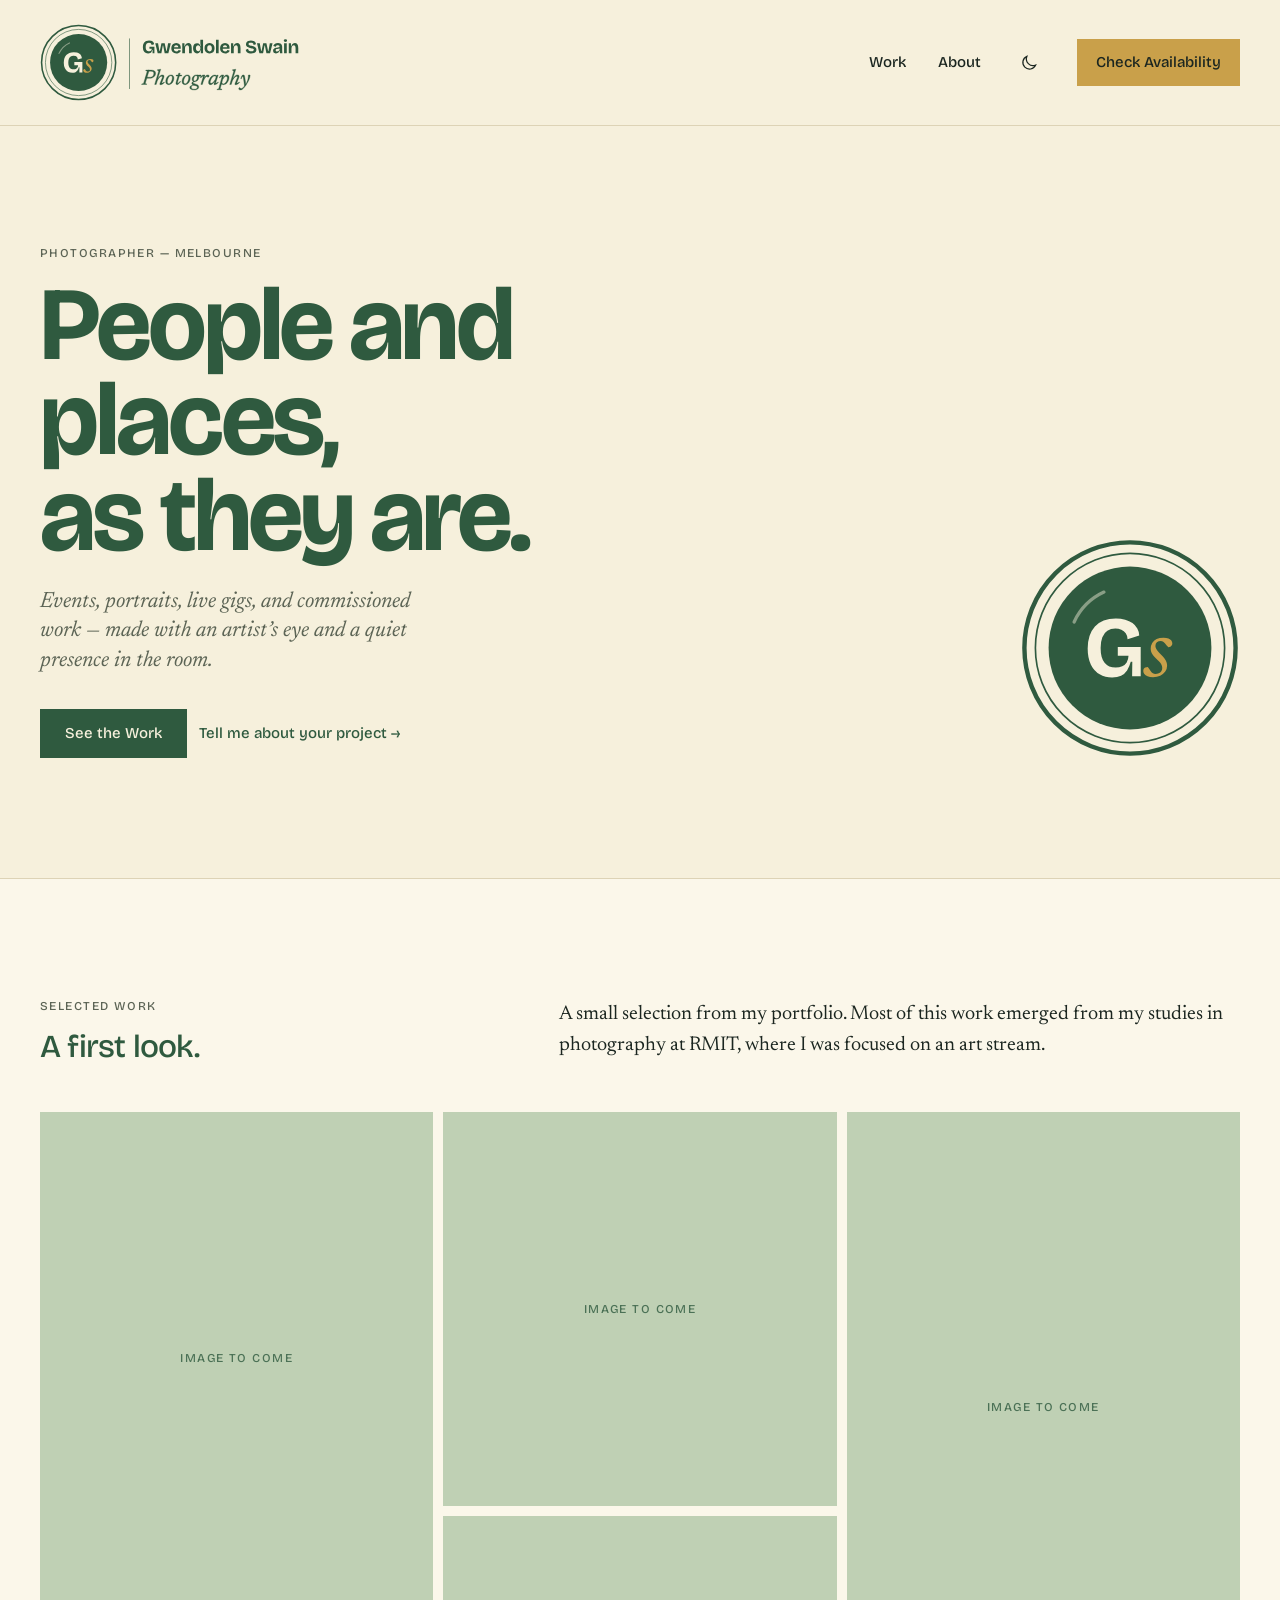
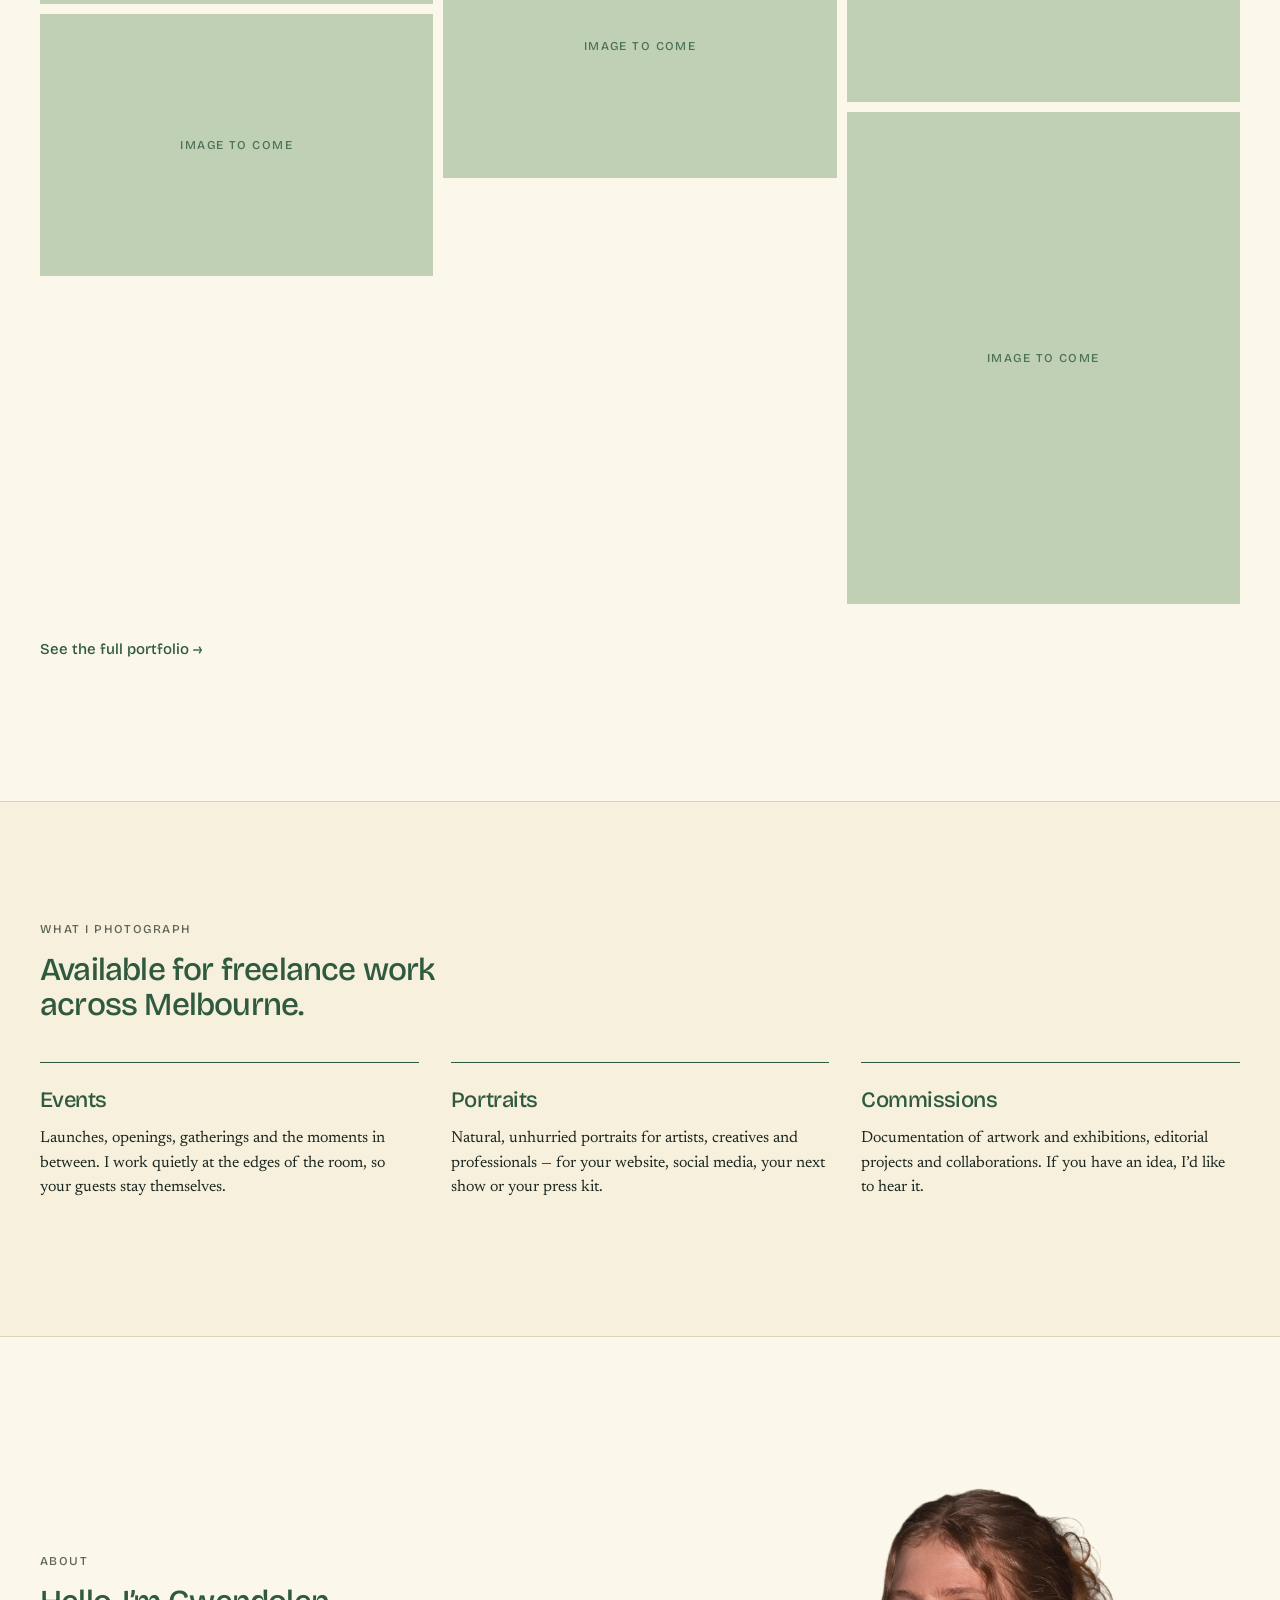
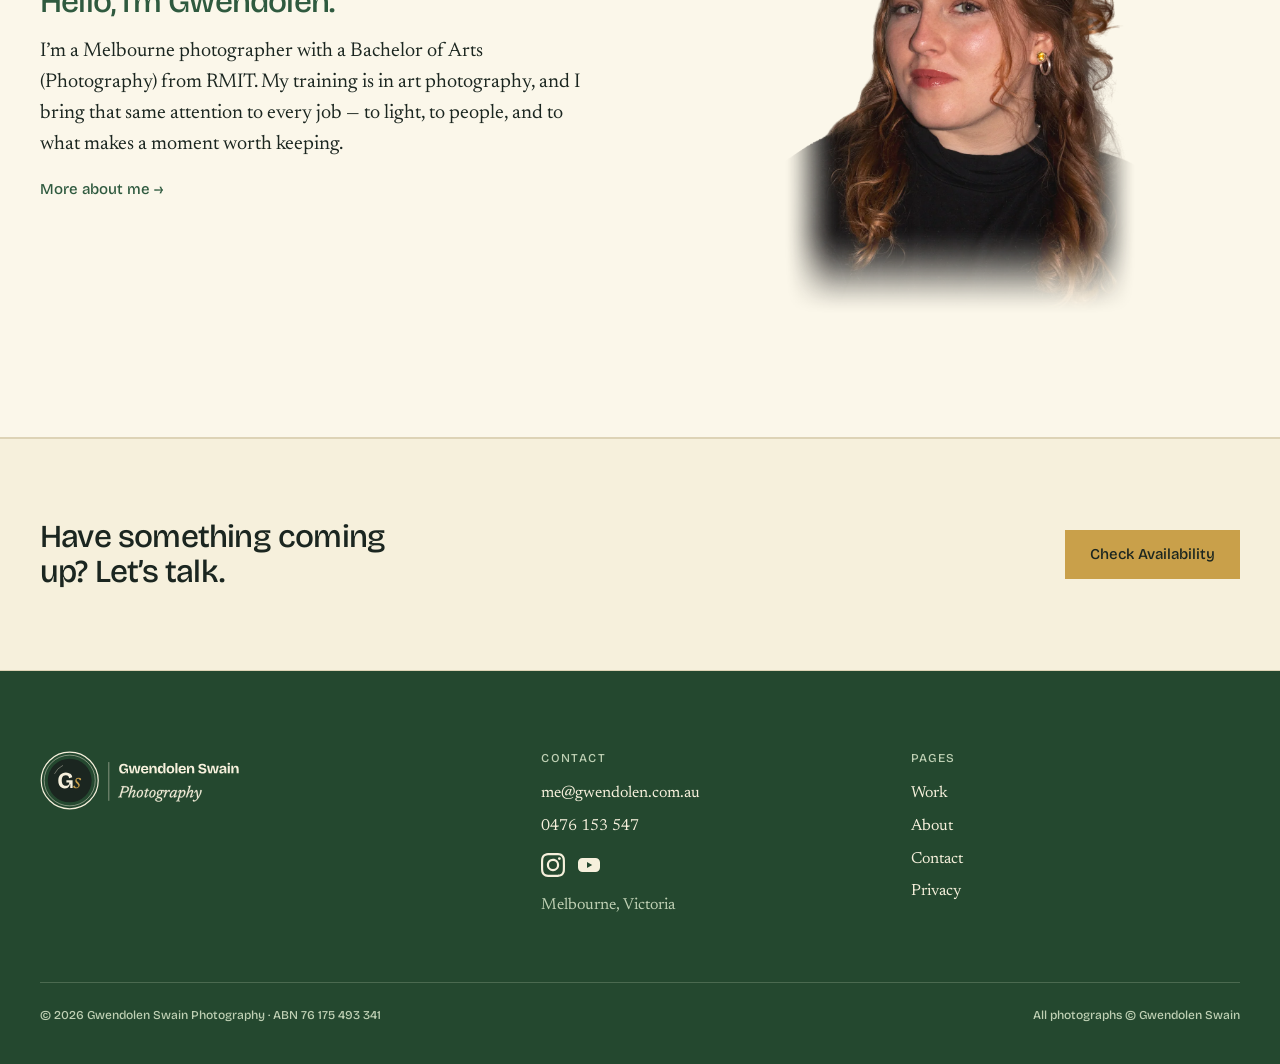
==== commit b5b7fde7: "Uploads" ====
--- a/index.html
+++ b/index.html
@@ -68,7 +68,8 @@
     "Exhibition photography"
    ],
    "sameAs": [
-    "https://www.instagram.com/gswain_photography/"
+    "https://www.instagram.com/gswain_photography/",
+    "https://www.youtube.com/@gwendolenswain6510"
    ]
   },
   {
@@ -94,7 +95,8 @@
     }
    },
    "sameAs": [
-    "https://www.instagram.com/gswain_photography/"
+    "https://www.instagram.com/gswain_photography/",
+    "https://www.youtube.com/@gwendolenswain6510"
    ]
   },
   {
@@ -224,7 +226,7 @@
         <ul>
           <li><a href="mailto:me@gwendolen.com.au">me@gwendolen.com.au</a></li>
           <li><a href="tel:+61476153547">0476 153 547</a></li>
-          <li><a class="ig-only" href="https://www.instagram.com/gswain_photography/" target="_blank" rel="me noopener" aria-label="Instagram: @gswain_photography (opens in a new tab)" title="Instagram @gswain_photography"><span class="ig-icon" aria-hidden="true"></span></a></li>
+          <li><a class="ig-only" href="https://www.instagram.com/gswain_photography/" target="_blank" rel="me noopener" aria-label="Instagram: @gswain_photography (opens in a new tab)" title="Instagram @gswain_photography"><span class="ig-icon" aria-hidden="true"></span></a><a class="ig-only" href="https://www.youtube.com/@gwendolenswain6510" target="_blank" rel="me noopener" aria-label="YouTube: Gwendolen Swain (opens in a new tab)" title="YouTube: Gwendolen Swain"><span class="yt-icon" aria-hidden="true"></span></a></li>
           <li>Melbourne, Victoria</li>
         </ul>
       </div>
--- a/assets/css/site.css
+++ b/assets/css/site.css
@@ -411,12 +411,17 @@
            background: currentColor;
            -webkit-mask: url('../img/social/instagram-glyph.svg') center / contain no-repeat;
                    mask: url('../img/social/instagram-glyph.svg') center / contain no-repeat; }
+.yt-icon { display: inline-block; width: 1.05em; height: 1.05em; margin-right: 0.45em; vertical-align: -0.17em;
+           background: currentColor;
+           -webkit-mask: url('../img/social/youtube-glyph.svg') center / contain no-repeat;
+                   mask: url('../img/social/youtube-glyph.svg') center / contain no-repeat; }
 .social-row { margin: var(--space-5) 0 0 -10px; }
 .ig-only { display: inline-grid; place-items: center; width: 44px; height: 44px; color: var(--link); text-decoration: none; }
 .ig-only:hover { color: var(--ochre); }
-.ig-only .ig-icon { width: 24px; height: 24px; margin: 0; vertical-align: 0; }
+.ig-only .ig-icon, .ig-only .yt-icon { width: 24px; height: 24px; margin: 0; vertical-align: 0; }
 .site-footer .ig-only { width: 36px; height: 36px; margin-left: -6px; color: var(--buttercream); }
 .site-footer .ig-only:hover { color: var(--ochre); }
+.site-footer .ig-only + .ig-only { margin-left: 0; }
 
 /* ---------- Enquiry form status ---------- */
 .hp { position: absolute; left: -9999px; width: 1px; height: 1px; overflow: hidden; }
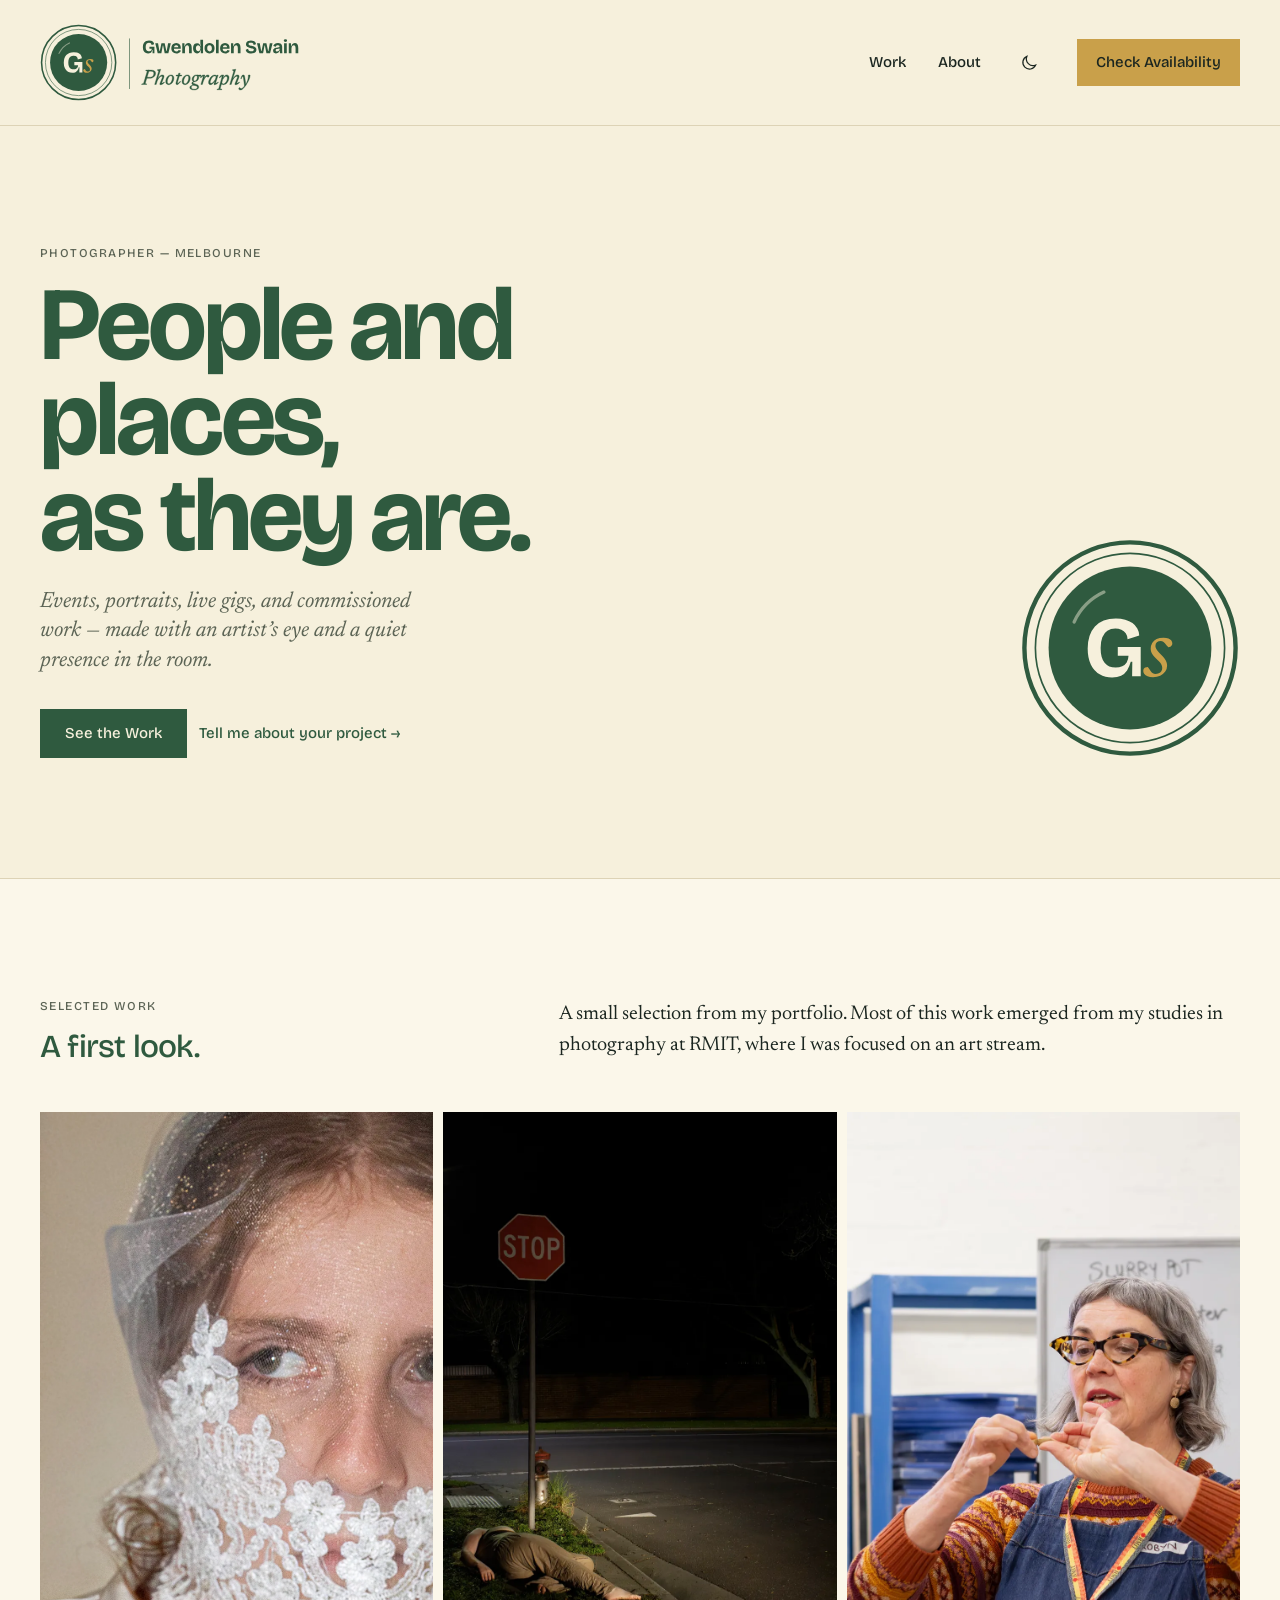
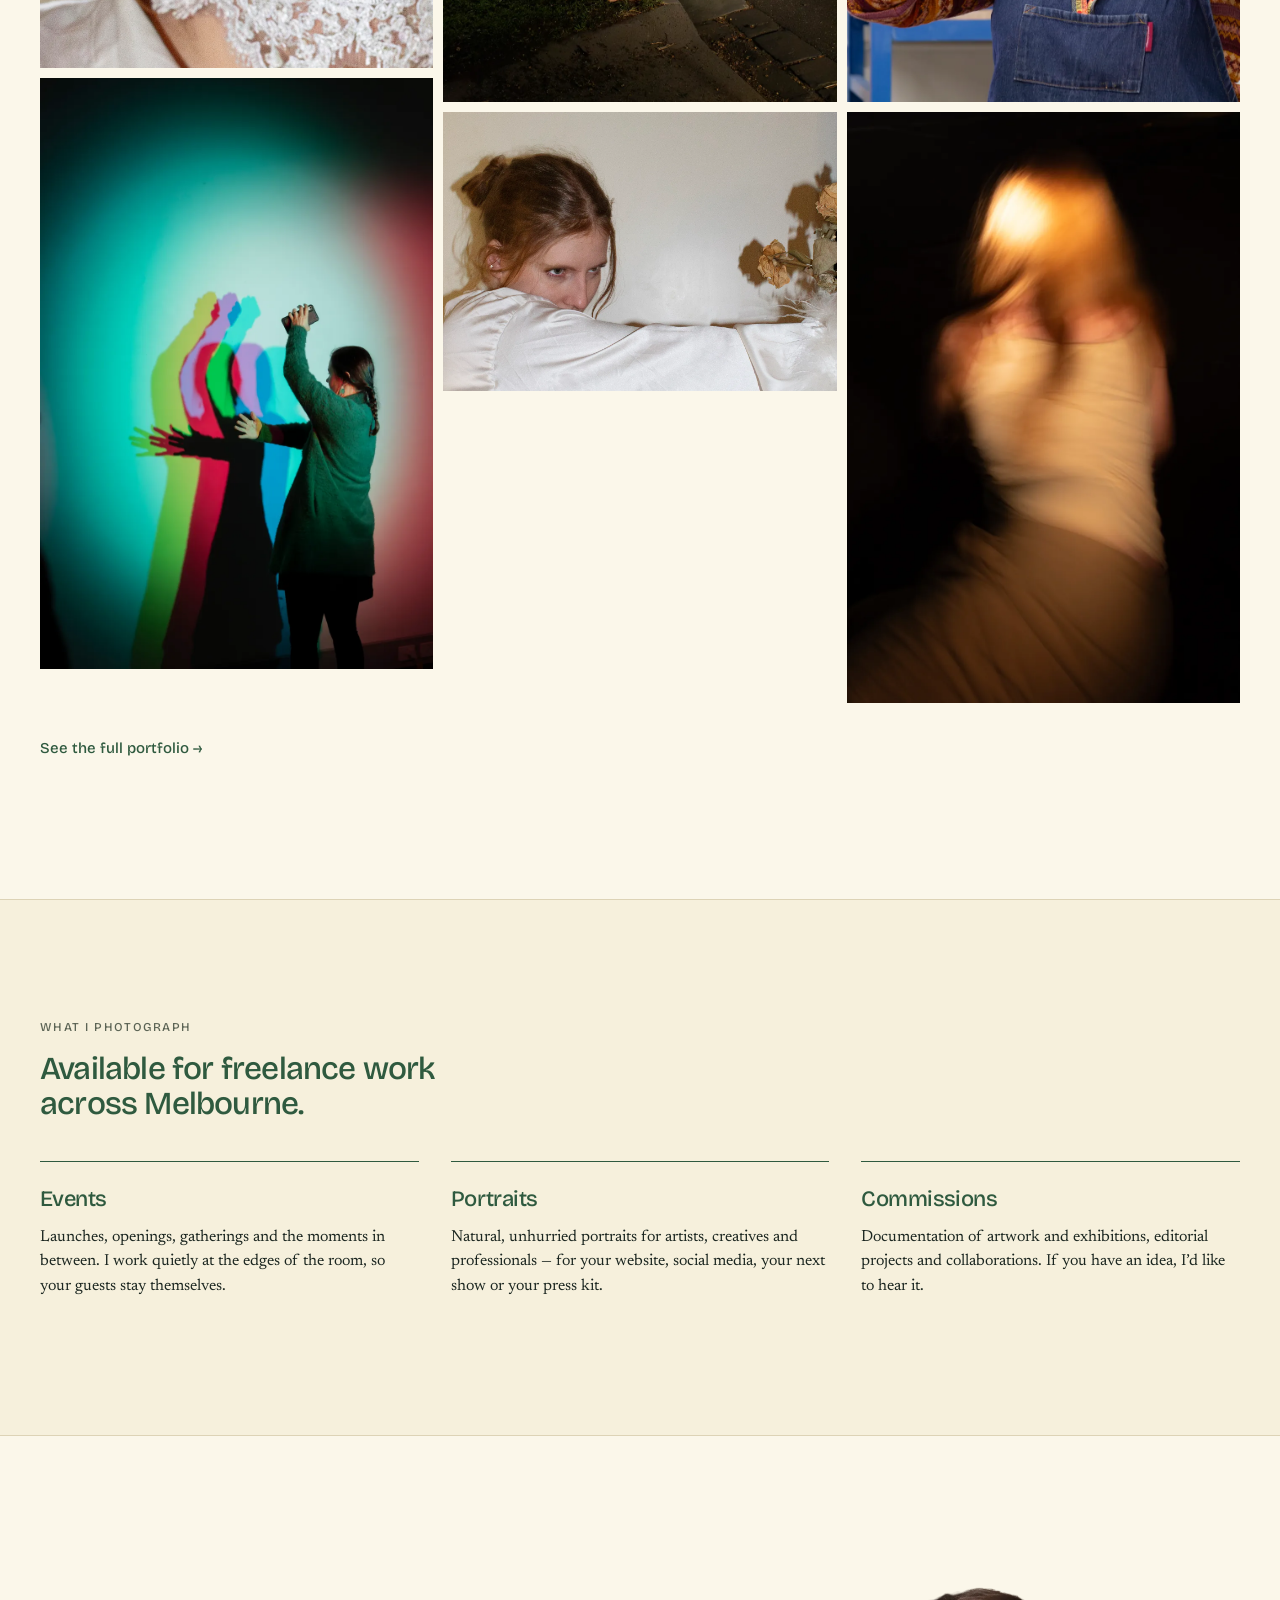
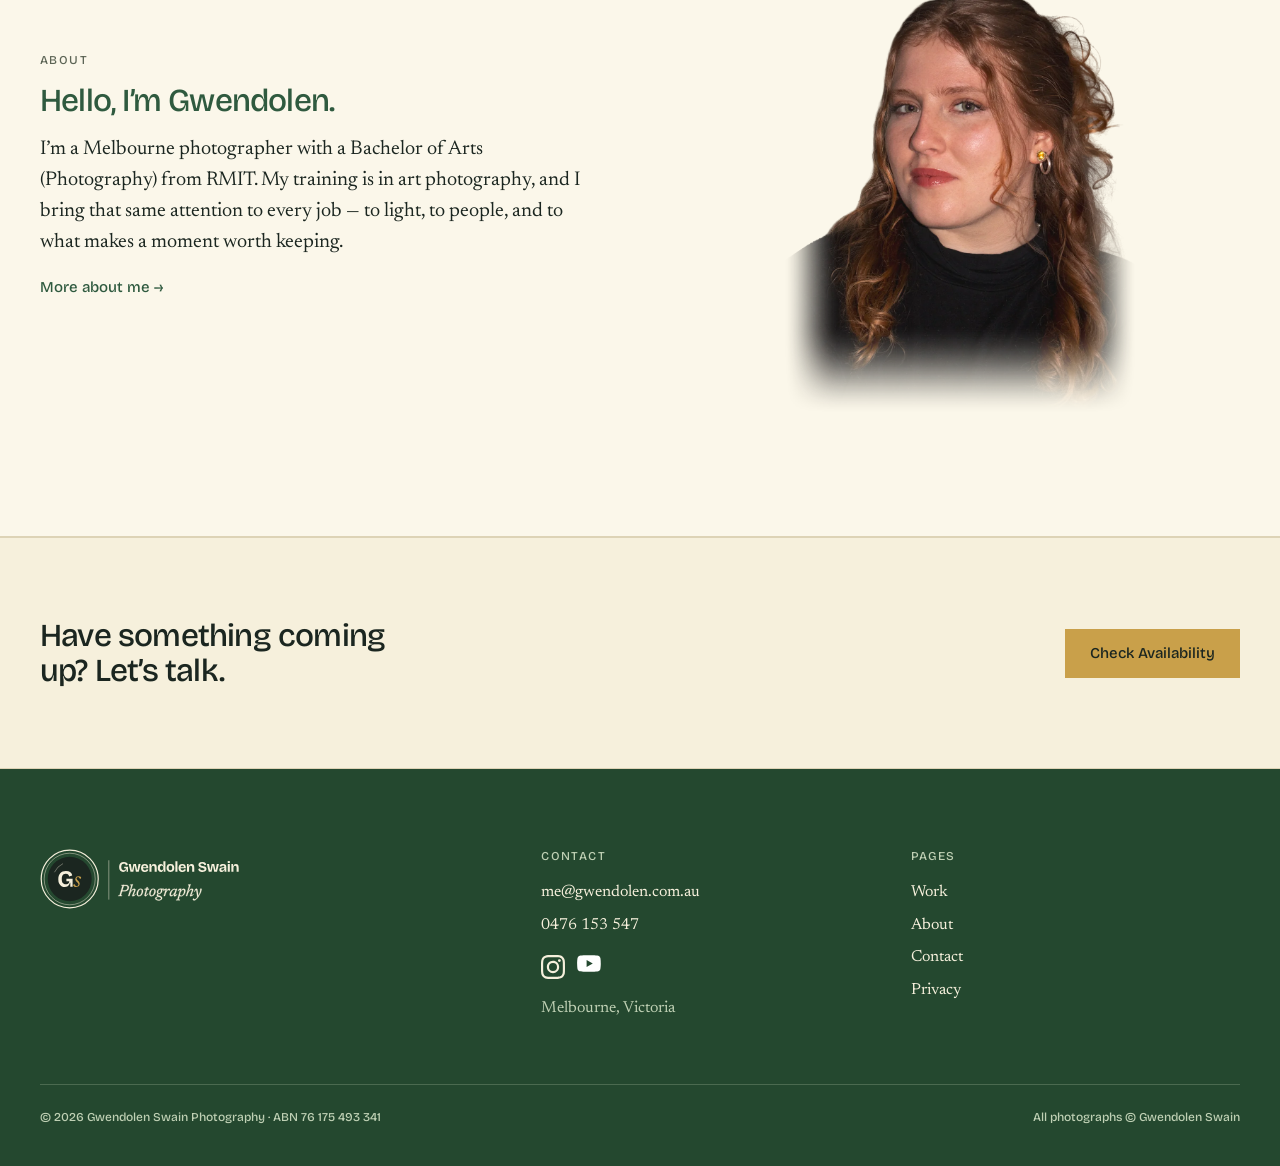
==== commit 370e13b1: "Portfolio" ====
--- a/index.html
+++ b/index.html
@@ -164,12 +164,12 @@
       <!-- SELECTED WORK: replace each placeholder figure with a real image, e.g.
            <figure><a class="tile" href="images/portfolio/series-one/01-full.jpg"><img src="images/portfolio/series-one/01.jpg" alt="Describe the photograph" loading="lazy" width="1200" height="1500"></a><figcaption>Title — Year</figcaption></figure> -->
       <div class="gallery">
-        <figure><div class="ph ph--portrait"></div></figure>
-        <figure><div class="ph ph--landscape"></div></figure>
-        <figure><div class="ph ph--square"></div></figure>
-        <figure><div class="ph ph--landscape"></div></figure>
-        <figure><div class="ph ph--tall"></div></figure>
-        <figure><div class="ph ph--portrait"></div></figure>
+        <figure><a class="tile" href="images/portfolio/till-death-do-us-part/laced-up-full.webp"><img src="images/portfolio/till-death-do-us-part/laced-up.webp" alt="Close-up of a woman’s face behind a sheer veil, with white lace covering her nose and mouth." loading="lazy" width="990" height="1400"></a></figure>
+        <figure><a class="tile" href="images/portfolio/events/reassemble-2026-69-full.webp"><img src="images/portfolio/events/reassemble-2026-69.webp" alt="A person stands in a spotlight, casting overlapping teal, pink and green shadows on the wall behind." loading="lazy" width="933" height="1400"></a></figure>
+        <figure><a class="tile" href="images/portfolio/roadkill/roadkill-04-full.webp"><img src="images/portfolio/roadkill/roadkill-04.webp" alt="A figure lies on the kerb beside a stop sign on a dark suburban street at night." loading="lazy" width="933" height="1400"></a></figure>
+        <figure><a class="tile" href="images/portfolio/till-death-do-us-part/fallen-angel-full.webp"><img src="images/portfolio/till-death-do-us-part/fallen-angel.webp" alt="A young woman with her hair pinned up looks sideways at the camera in a white shirt, one arm stretched out toward dried flowers against a white wall." loading="lazy" width="1400" height="990"></a></figure>
+        <figure><a class="tile" href="images/portfolio/events/reassemble-2026-85-full.webp"><img src="images/portfolio/events/reassemble-2026-85.webp" alt="A woman in a denim apron gestures as she talks to a workshop group." loading="lazy" width="933" height="1400"></a></figure>
+        <figure><a class="tile" href="images/portfolio/roadkill/roadkill-1918-full.webp"><img src="images/portfolio/roadkill/roadkill-1918.webp" alt="A woman in a cream top with auburn hair, blurred by movement against a dark background." loading="lazy" width="933" height="1400"></a></figure>
       </div>
       <p style="margin-top: var(--space-6)"><a class="link-arrow" href="work.html">See the full portfolio →</a></p>
     </div>
--- a/assets/css/site.css
+++ b/assets/css/site.css
@@ -411,17 +411,38 @@
            background: currentColor;
            -webkit-mask: url('../img/social/instagram-glyph.svg') center / contain no-repeat;
                    mask: url('../img/social/instagram-glyph.svg') center / contain no-repeat; }
-.yt-icon { display: inline-block; width: 1.05em; height: 1.05em; margin-right: 0.45em; vertical-align: -0.17em;
-           background: currentColor;
-           -webkit-mask: url('../img/social/youtube-glyph.svg') center / contain no-repeat;
-                   mask: url('../img/social/youtube-glyph.svg') center / contain no-repeat; }
+/* YouTube's official icon, supplied by YouTube and used unaltered (assets/img/social/youtube-icon-*.svg,
+   converted from their .ai files). Red on light backgrounds, white on dark ones. The artwork carries
+   its own clear space, so the box is larger than the visible glyph. */
+.yt-icon { display: inline-block; width: 1.6em; height: 1.37em; margin: 0 0.1em 0 -0.3em; vertical-align: -0.3em;
+           background: url('../img/social/youtube-icon-red.svg') center / contain no-repeat; }
+@media (prefers-color-scheme: dark) { :root:not([data-theme="light"]) .yt-icon { background-image: url('../img/social/youtube-icon-white.svg'); } }
+:root[data-theme="dark"] .yt-icon { background-image: url('../img/social/youtube-icon-white.svg'); }
+.site-footer .yt-icon { background-image: url('../img/social/youtube-icon-white.svg'); }
 .social-row { margin: var(--space-5) 0 0 -10px; }
 .ig-only { display: inline-grid; place-items: center; width: 44px; height: 44px; color: var(--link); text-decoration: none; }
 .ig-only:hover { color: var(--ochre); }
-.ig-only .ig-icon, .ig-only .yt-icon { width: 24px; height: 24px; margin: 0; vertical-align: 0; }
+.ig-only .ig-icon { width: 24px; height: 24px; margin: 0; vertical-align: 0; }
+.ig-only .yt-icon { width: 40px; height: 34px; margin: 0; vertical-align: 0; }
 .site-footer .ig-only { width: 36px; height: 36px; margin-left: -6px; color: var(--buttercream); }
 .site-footer .ig-only:hover { color: var(--ochre); }
 .site-footer .ig-only + .ig-only { margin-left: 0; }
+.site-footer .ig-only .yt-icon { width: 36px; height: 31px; }
+
+/* ---------- Video (YouTube, no-cookie) ----------
+   Autoplays muted when scrolled into view (see site.js); falls back to a poster link. */
+.sr-only { position: absolute; width: 1px; height: 1px; margin: -1px; padding: 0; overflow: hidden;
+           clip: rect(0 0 0 0); white-space: nowrap; border: 0; }
+.video { margin: 0 0 var(--space-7); }
+.video-frame { position: relative; aspect-ratio: 16 / 9; background: var(--charcoal); overflow: hidden; }
+.video-frame iframe, .video-frame .video-fallback, .video-frame .video-fallback img { position: absolute; inset: 0; width: 100%; height: 100%; border: 0; }
+.video-frame .video-fallback img { object-fit: cover; }
+.video-play { position: absolute; left: 50%; top: 50%; width: 72px; height: 72px; transform: translate(-50%, -50%);
+              background: var(--buttercream); transition: background var(--duration) var(--ease); }
+.video-play::after { content: ""; position: absolute; left: 30px; top: 22px; width: 24px; height: 28px; background: var(--charcoal);
+                     clip-path: polygon(0 0, 100% 50%, 0 100%); }
+.video-fallback:hover .video-play { background: var(--ochre); }
+.video-caption { font: var(--type-caption); color: var(--muted-ink); margin: var(--space-2) 0 0; }
 
 /* ---------- Enquiry form status ---------- */
 .hp { position: absolute; left: -9999px; width: 1px; height: 1px; overflow: hidden; }
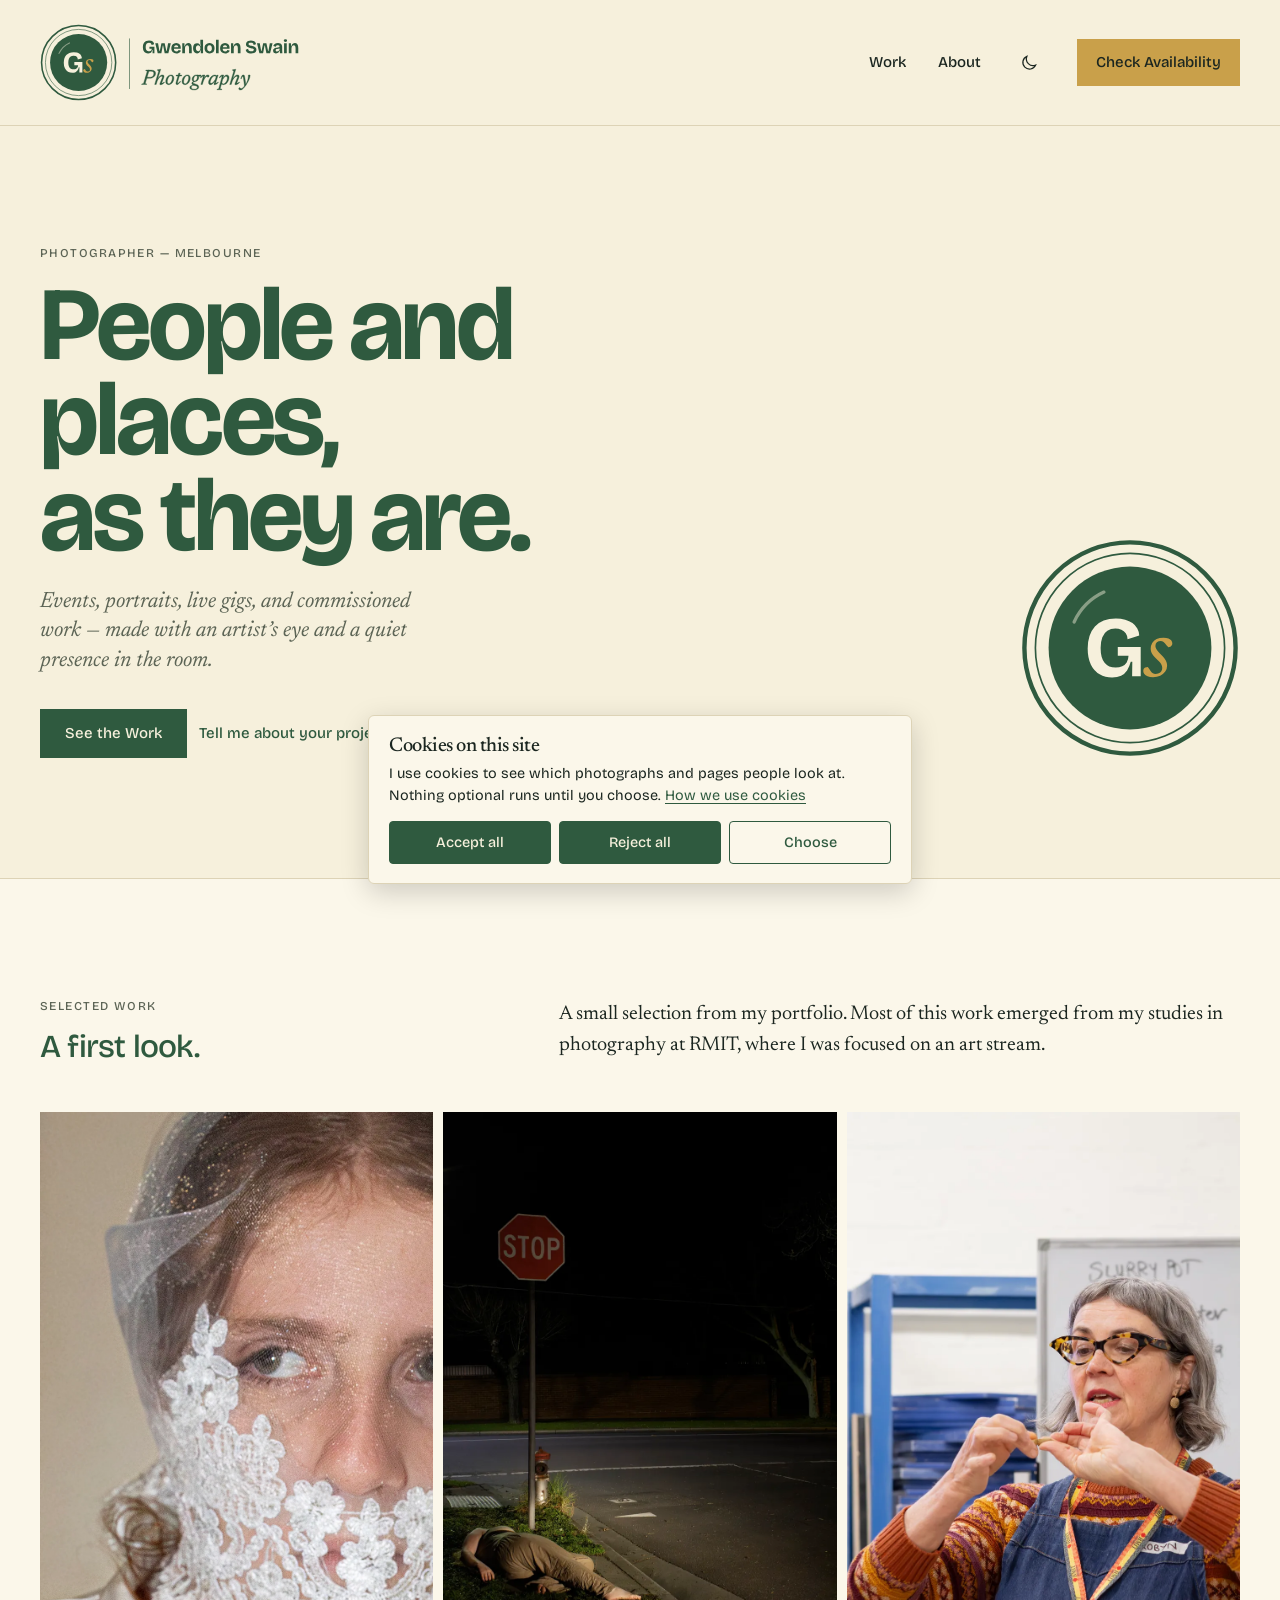
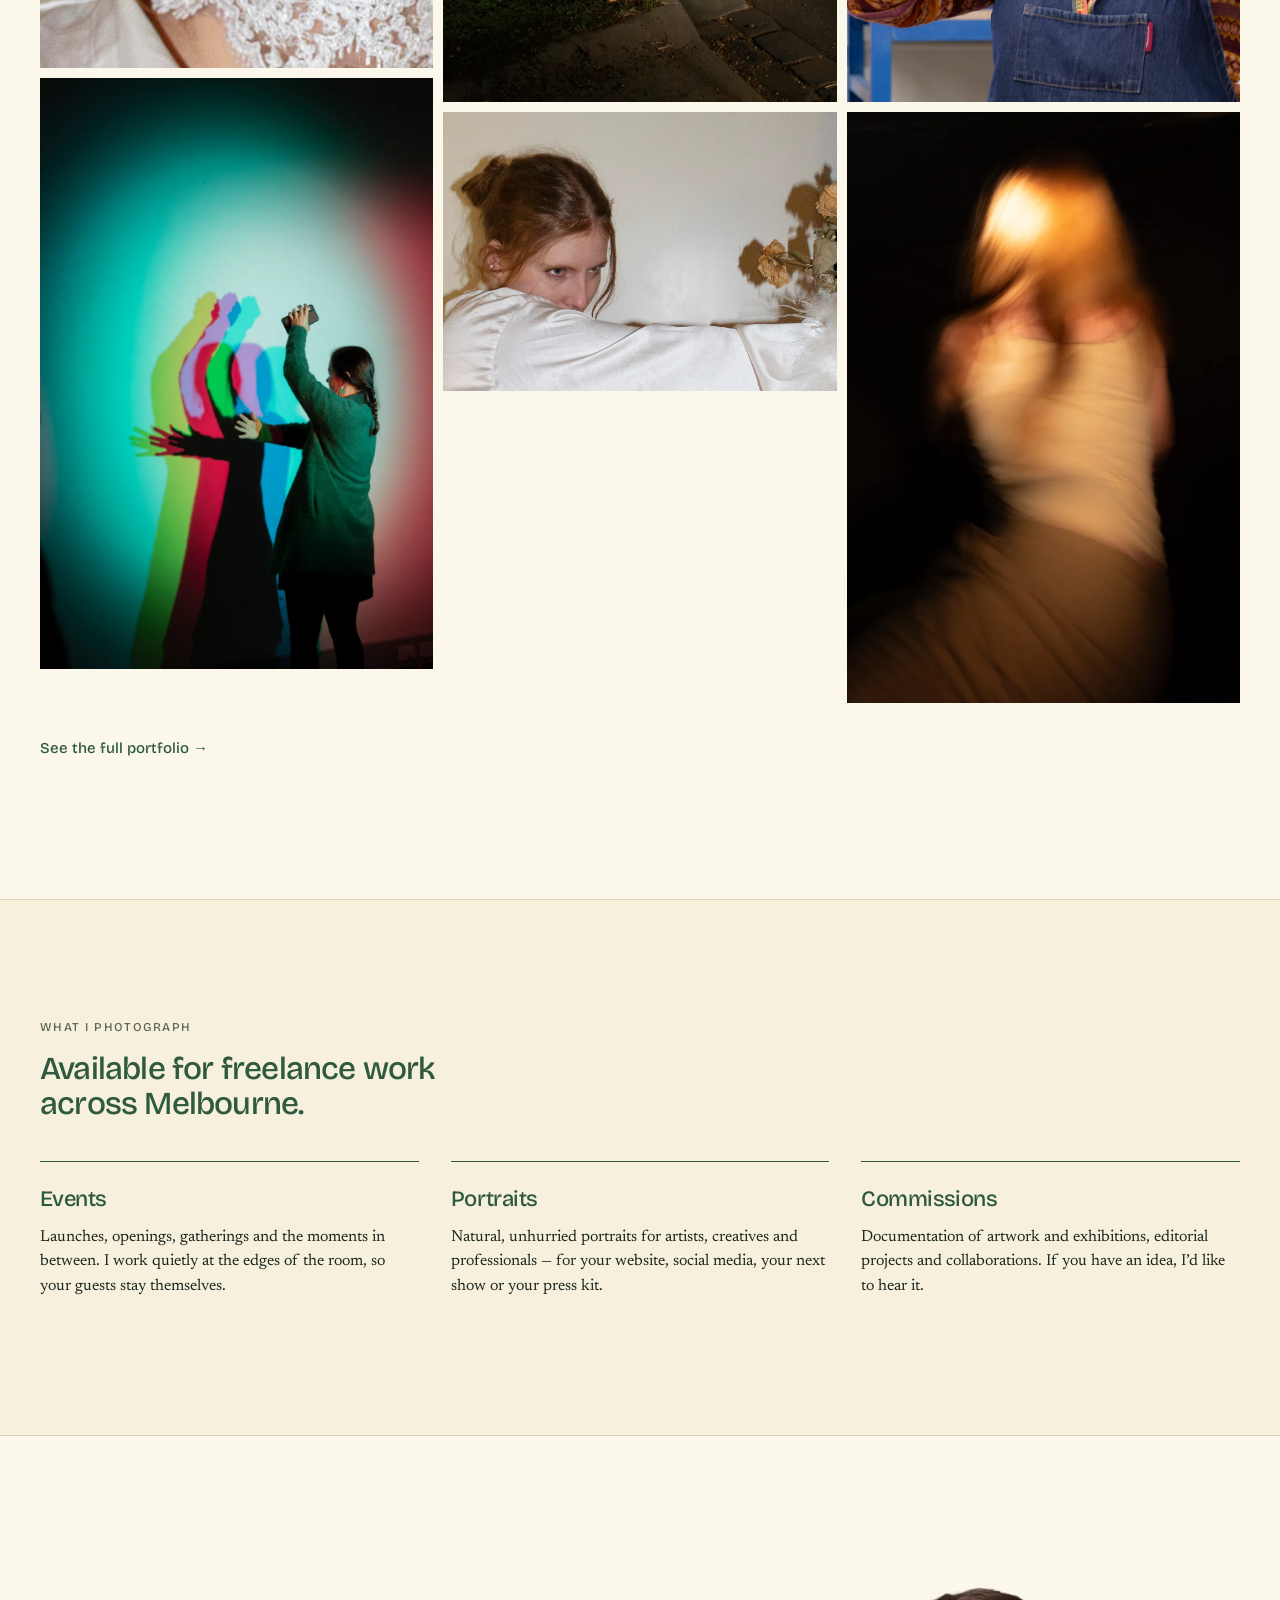
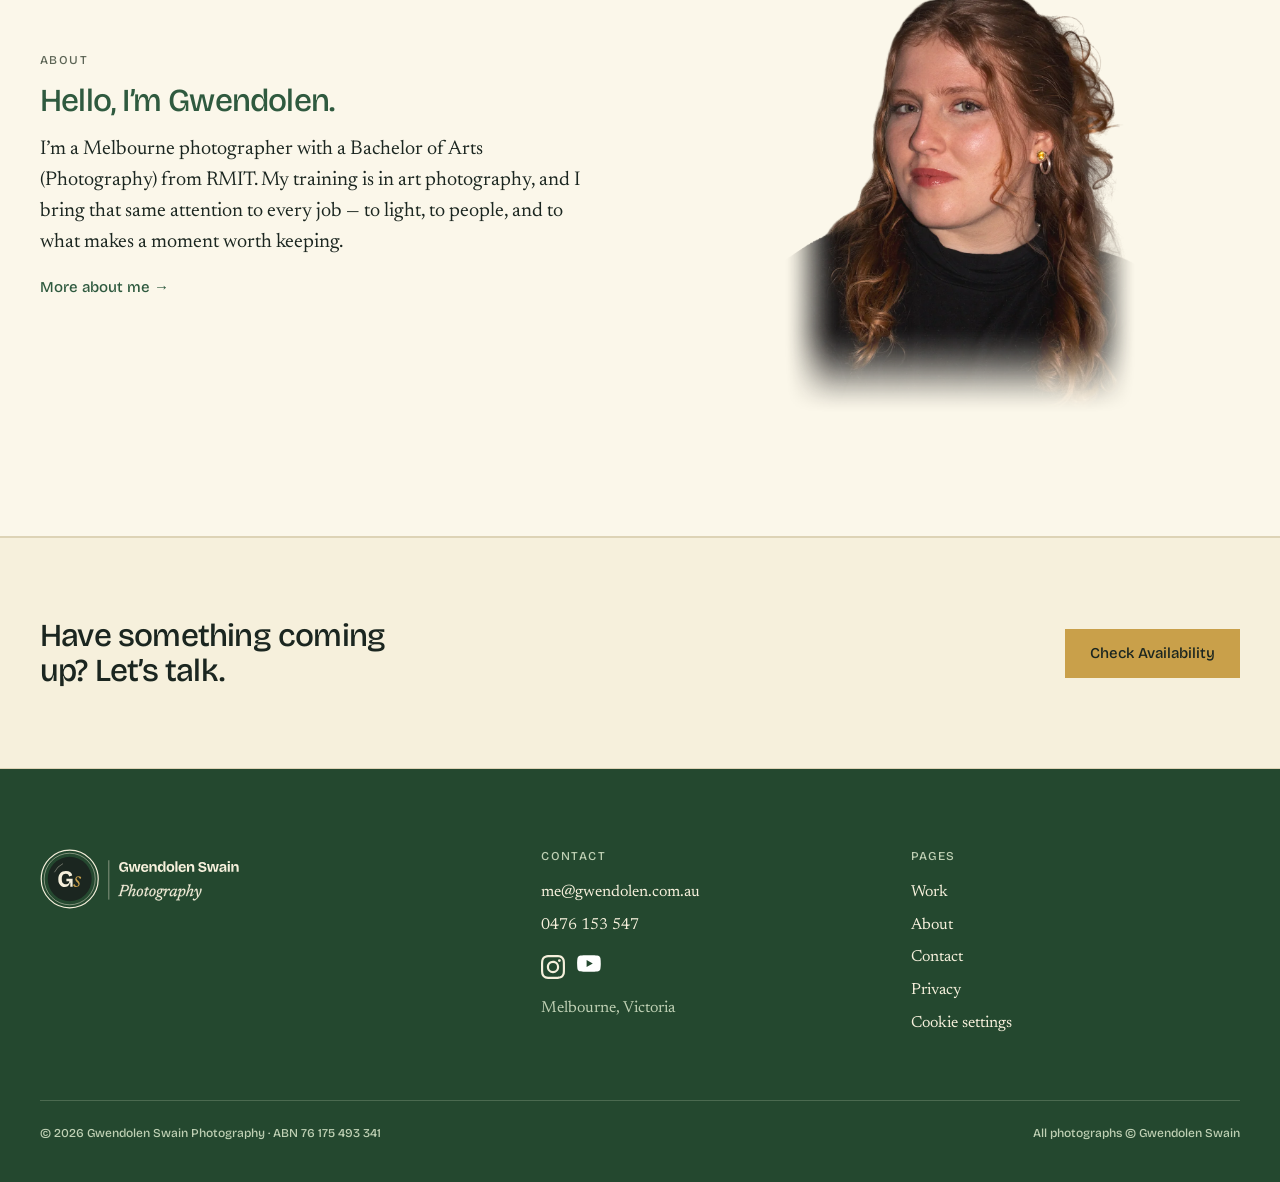
==== commit 56cf67c8: "cookies" ====
--- a/index.html
+++ b/index.html
@@ -2,6 +2,9 @@
 <html lang="en-AU">
 <head>
 <meta charset="utf-8">
+<!-- Cookie consent: must load before Google Tag Manager -->
+<script src="/assets/js/consent.js"></script>
+<link rel="stylesheet" href="/assets/css/consent.css">
 <!-- Google Tag Manager -->
 <script>(function(w,d,s,l,i){w[l]=w[l]||[];w[l].push({'gtm.start':
 new Date().getTime(),event:'gtm.js'});var f=d.getElementsByTagName(s)[0],
@@ -30,9 +33,7 @@
 <link rel="icon" href="assets/img/logo/favicon-fern.svg" type="image/svg+xml">
 <link rel="icon" href="assets/img/logo/favicon-fern.png" type="image/png">
 <link rel="apple-touch-icon" href="assets/img/apple-touch-icon.png">
-<link rel="preconnect" href="https://fonts.googleapis.com">
-<link rel="preconnect" href="https://fonts.gstatic.com" crossorigin>
-<link rel="stylesheet" href="https://fonts.googleapis.com/css2?family=Bricolage+Grotesque:opsz,wght@12..96,400;12..96,500;12..96,700&family=Newsreader:ital,opsz,wght@0,6..72,400;0,6..72,500;1,6..72,400;1,6..72,500&display=swap">
+<link rel="stylesheet" href="/assets/fonts/fonts.css">
 <link rel="stylesheet" href="assets/css/site.css?v=20261006e">
 <script type="application/ld+json">
 {
@@ -237,6 +238,7 @@
           <li><a href="about.html">About</a></li>
           <li><a href="contact.html">Contact</a></li>
           <li><a href="privacy.html">Privacy</a></li>
+          <li><a href="/privacy.html#cookies" data-cookie-settings>Cookie settings</a></li>
         </ul>
       </div>
     </div>
--- a/assets/css/consent.css
+++ b/assets/css/consent.css
@@ -0,0 +1,65 @@
+/* Cookie consent banner — shared across the four sites.
+   Colours come from each site's own theme variables, so it follows light and dark mode;
+   the values after each comma are fallbacks only. */
+
+/* gwendolen.com.au: map the shared names onto this site's tokens. */
+.cc-banner {
+  --text: var(--ink);
+  --border: var(--rule);
+  --accent: var(--link);
+}
+.cc-banner {
+  position: fixed;
+  left: 1rem;
+  right: 1rem;
+  bottom: 1rem;
+  z-index: 10000;
+  max-width: 34rem;
+  margin: 0 auto;
+  padding: 1.1rem 1.25rem 1.2rem;
+  background: var(--bg-card, #fffdf8);
+  color: var(--text, #2b2b2b);
+  border: 1px solid var(--border, rgba(0, 0, 0, 0.15));
+  border-radius: 6px;
+  box-shadow: 0 8px 28px rgba(0, 0, 0, 0.18);
+  font-family: 'Bricolage Grotesque', system-ui, sans-serif;
+  font-size: 0.9rem;
+  line-height: 1.5;
+}
+.cc-banner .cc-title {
+  margin: 0 0 0.35rem;
+  font-family: 'Newsreader', Georgia, serif;
+  font-size: 1.25rem;
+  font-weight: 500;
+  line-height: 1.2;
+  color: inherit;
+}
+.cc-banner .cc-intro { margin: 0 0 0.9rem; }
+.cc-banner a { color: var(--accent, #2A4232); text-decoration: underline; }
+.cc-banner .cc-choices { margin: 0 0 0.9rem; display: grid; gap: 0.55rem; }
+.cc-banner .cc-choices[hidden] { display: none; }
+.cc-banner .cc-row { display: flex; gap: 0.6rem; align-items: flex-start; cursor: pointer; }
+.cc-banner .cc-row input { margin-top: 0.25rem; flex: none; width: 1rem; height: 1rem; accent-color: var(--accent, #2A4232); }
+.cc-banner .cc-row input:disabled + span { opacity: 0.75; }
+.cc-banner .cc-buttons { display: flex; flex-wrap: wrap; gap: 0.5rem; }
+.cc-banner .cc-btn {
+  flex: 1 1 8rem;
+  padding: 0.6rem 0.9rem;
+  border: 1px solid var(--accent, #2A4232);
+  border-radius: 4px;
+  background: var(--accent, #2A4232);
+  color: var(--bg, #fff);
+  font: inherit;
+  font-weight: 500;
+  cursor: pointer;
+}
+.cc-banner .cc-btn[hidden] { display: none; }
+.cc-banner .cc-btn-quiet { background: transparent; color: var(--accent, #2A4232); }
+.cc-banner .cc-btn:focus-visible,
+.cc-banner .cc-row input:focus-visible,
+.cc-banner a:focus-visible { outline: 2px solid var(--accent, #2A4232); outline-offset: 2px; }
+@media (max-width: 480px) {
+  .cc-banner { left: 0.5rem; right: 0.5rem; bottom: 0.5rem; padding: 1rem; }
+  .cc-banner .cc-btn { flex-basis: 100%; }
+}
+@media print { .cc-banner { display: none; } }
--- a/assets/fonts/fonts.css
+++ b/assets/fonts/fonts.css
@@ -0,0 +1,55 @@
+/* Self-hosted fonts (Fontsource 5.3.0, SIL Open Font Licence). Replaces Google Fonts. */
+/* bricolage-grotesque-latin-ext-opsz-normal */
+@font-face {
+  font-family: 'Bricolage Grotesque';
+  font-style: normal;
+  font-display: swap;
+  font-weight: 200 800;
+  src: url(/assets/fonts/bricolage-grotesque-latin-ext-opsz-normal.woff2) format('woff2-variations');
+  unicode-range: U+0100-02BA,U+02BD-02C5,U+02C7-02CC,U+02CE-02D7,U+02DD-02FF,U+0304,U+0308,U+0329,U+1D00-1DBF,U+1E00-1E9F,U+1EF2-1EFF,U+2020,U+20A0-20AB,U+20AD-20C0,U+2113,U+2C60-2C7F,U+A720-A7FF;
+}
+/* bricolage-grotesque-latin-opsz-normal */
+@font-face {
+  font-family: 'Bricolage Grotesque';
+  font-style: normal;
+  font-display: swap;
+  font-weight: 200 800;
+  src: url(/assets/fonts/bricolage-grotesque-latin-opsz-normal.woff2) format('woff2-variations');
+  unicode-range: U+0000-00FF,U+0131,U+0152-0153,U+02BB-02BC,U+02C6,U+02DA,U+02DC,U+0304,U+0308,U+0329,U+2000-206F,U+20AC,U+2122,U+2191,U+2193,U+2212,U+2215,U+FEFF,U+FFFD;
+}
+/* newsreader-latin-ext-opsz-normal */
+@font-face {
+  font-family: 'Newsreader';
+  font-style: normal;
+  font-display: swap;
+  font-weight: 200 800;
+  src: url(/assets/fonts/newsreader-latin-ext-opsz-normal.woff2) format('woff2-variations');
+  unicode-range: U+0100-02BA,U+02BD-02C5,U+02C7-02CC,U+02CE-02D7,U+02DD-02FF,U+0304,U+0308,U+0329,U+1D00-1DBF,U+1E00-1E9F,U+1EF2-1EFF,U+2020,U+20A0-20AB,U+20AD-20C0,U+2113,U+2C60-2C7F,U+A720-A7FF;
+}
+/* newsreader-latin-opsz-normal */
+@font-face {
+  font-family: 'Newsreader';
+  font-style: normal;
+  font-display: swap;
+  font-weight: 200 800;
+  src: url(/assets/fonts/newsreader-latin-opsz-normal.woff2) format('woff2-variations');
+  unicode-range: U+0000-00FF,U+0131,U+0152-0153,U+02BB-02BC,U+02C6,U+02DA,U+02DC,U+0304,U+0308,U+0329,U+2000-206F,U+20AC,U+2122,U+2191,U+2193,U+2212,U+2215,U+FEFF,U+FFFD;
+}
+/* newsreader-latin-ext-opsz-italic */
+@font-face {
+  font-family: 'Newsreader';
+  font-style: italic;
+  font-display: swap;
+  font-weight: 200 800;
+  src: url(/assets/fonts/newsreader-latin-ext-opsz-italic.woff2) format('woff2-variations');
+  unicode-range: U+0100-02BA,U+02BD-02C5,U+02C7-02CC,U+02CE-02D7,U+02DD-02FF,U+0304,U+0308,U+0329,U+1D00-1DBF,U+1E00-1E9F,U+1EF2-1EFF,U+2020,U+20A0-20AB,U+20AD-20C0,U+2113,U+2C60-2C7F,U+A720-A7FF;
+}
+/* newsreader-latin-opsz-italic */
+@font-face {
+  font-family: 'Newsreader';
+  font-style: italic;
+  font-display: swap;
+  font-weight: 200 800;
+  src: url(/assets/fonts/newsreader-latin-opsz-italic.woff2) format('woff2-variations');
+  unicode-range: U+0000-00FF,U+0131,U+0152-0153,U+02BB-02BC,U+02C6,U+02DA,U+02DC,U+0304,U+0308,U+0329,U+2000-206F,U+20AC,U+2122,U+2191,U+2193,U+2212,U+2215,U+FEFF,U+FFFD;
+}
